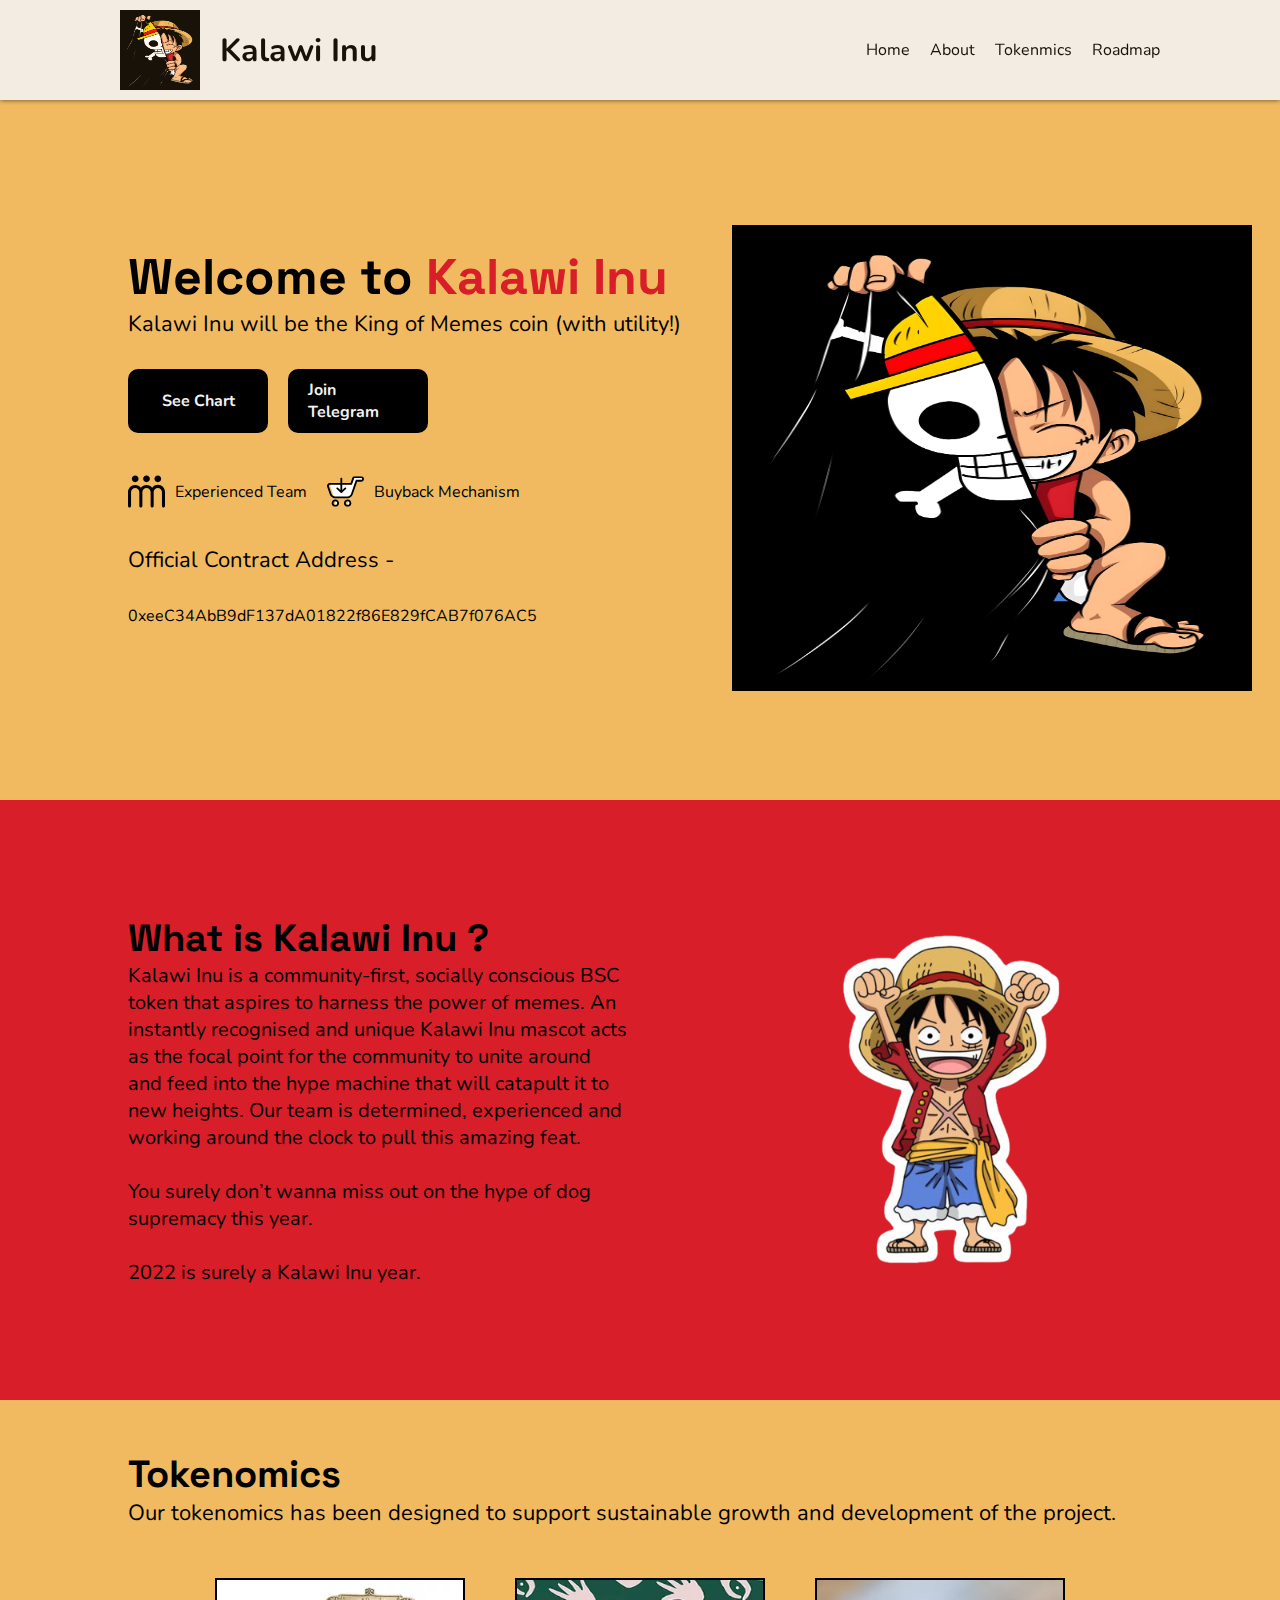
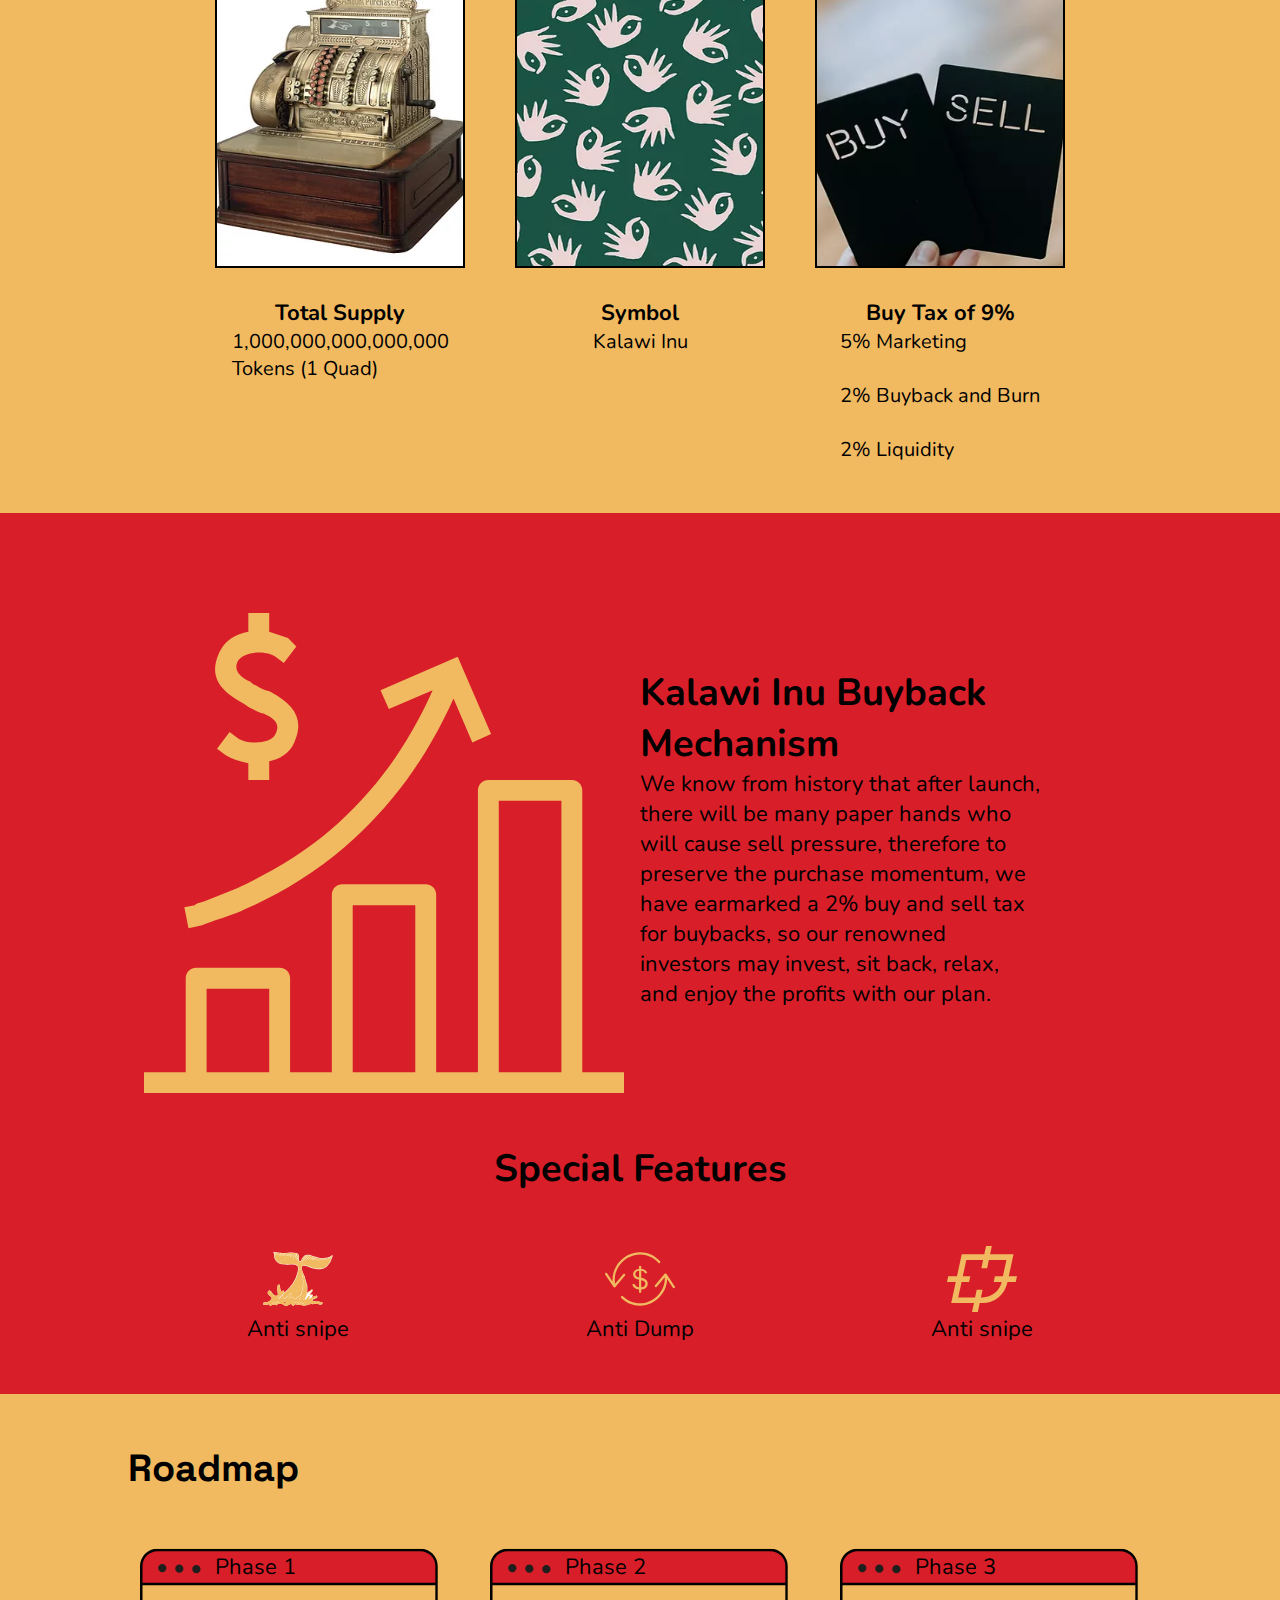
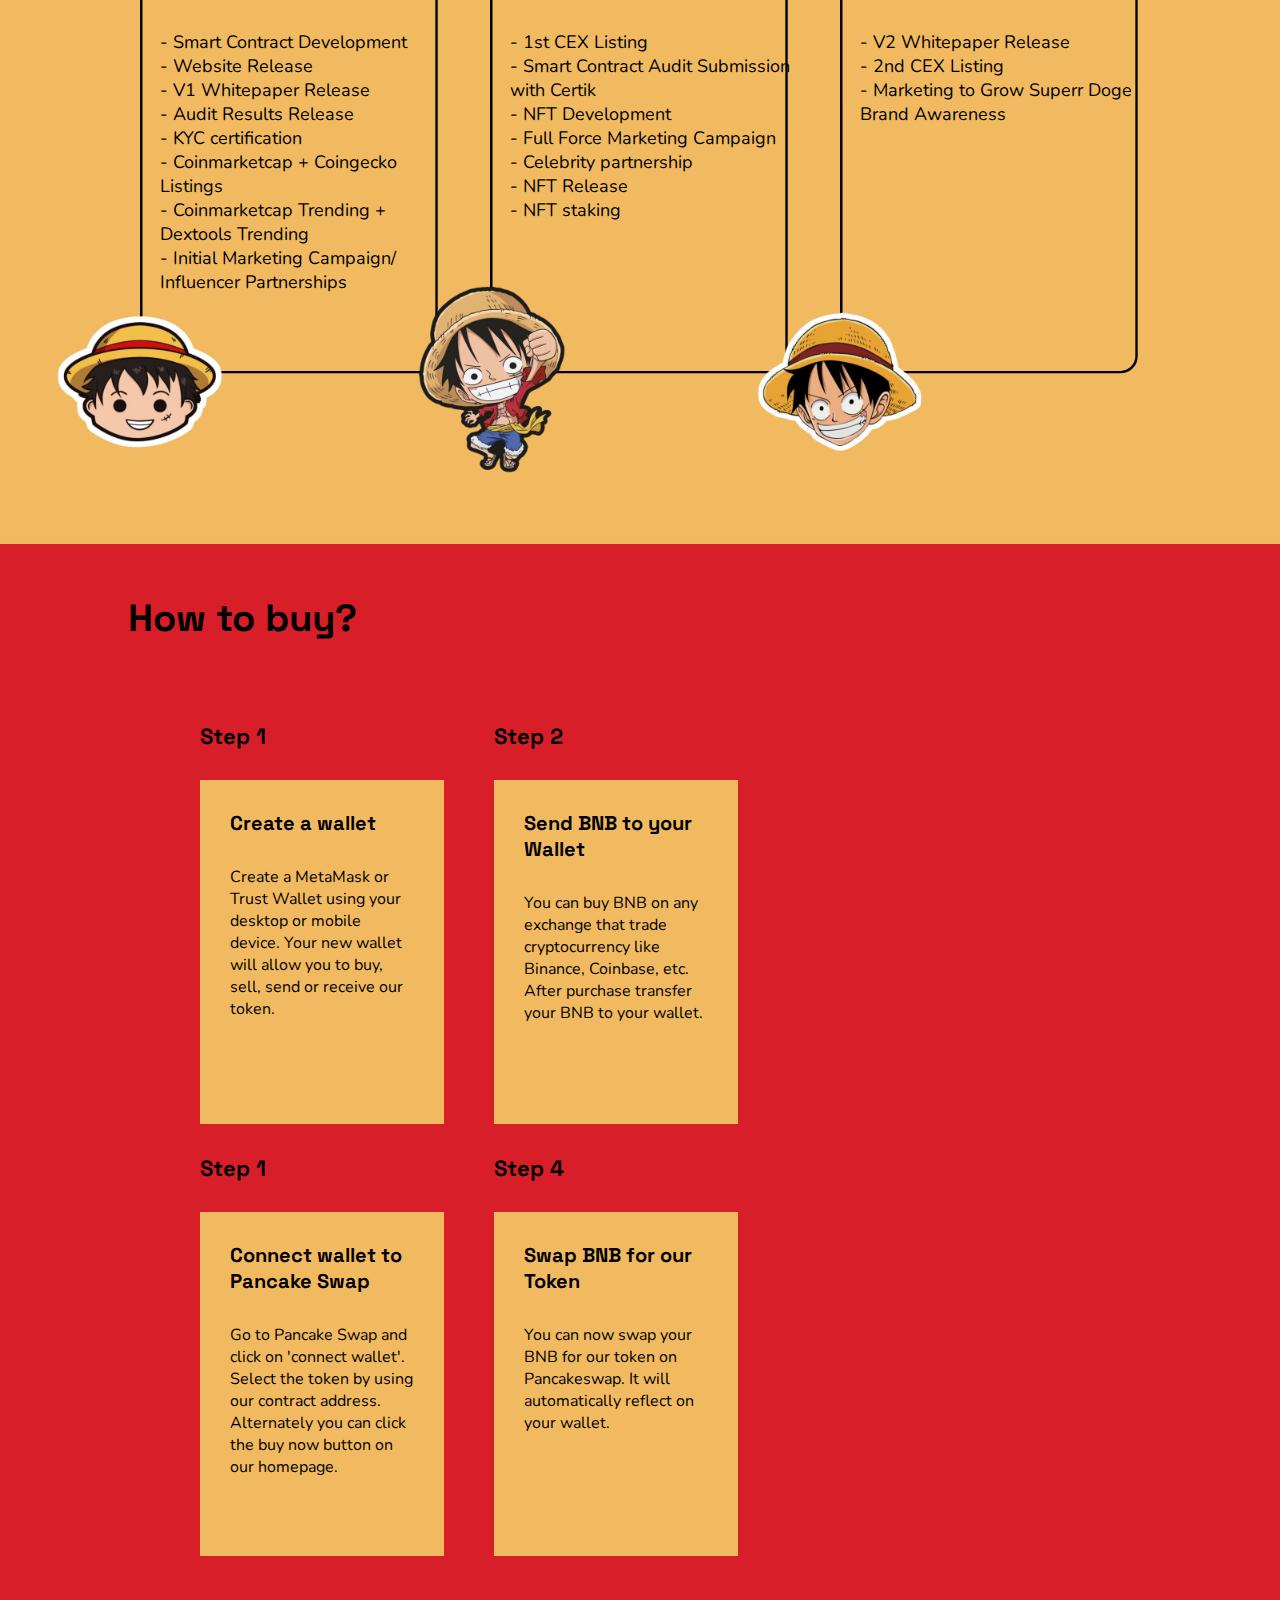
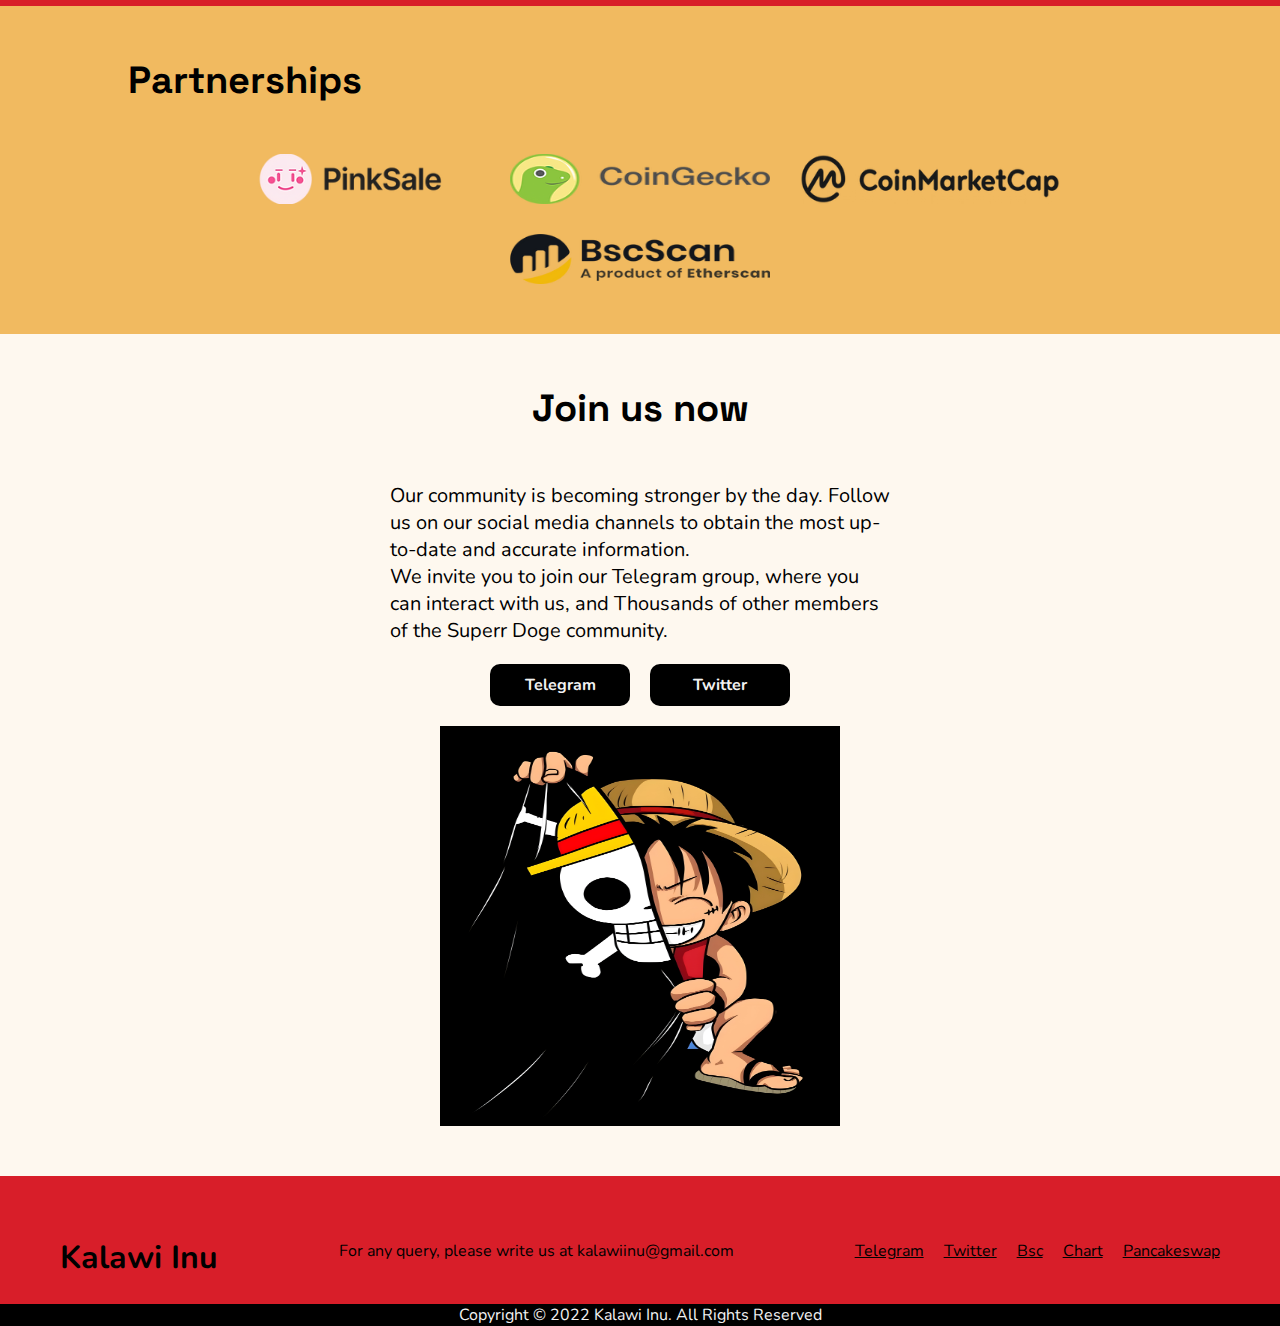
==== Kalawi-Inu/index.html @ 781d89ea "First prototype kalawi inu" ====
<!DOCTYPE html>
<html lang="en">
<head>
    <meta charset="UTF-8">
    <meta http-equiv="X-UA-Compatible" content="IE=edge">
    <meta name="viewport" content="width=device-width, initial-scale=1.0">
    <link rel = "icon" type = "image/png" href = "./imgs/logo.jpg">
    <link rel="stylesheet" href="main.css">
    <link href='https://fonts.googleapis.com/css?family=Space Grotesk' rel='stylesheet'>
    <title>Kalawi inu</title>
</head>
<body>
    <!--Navbar style start -->
    <nav id="navbar">
        <div class="logo-text">
            <img src="./imgs/logo.jpg" alt="logo">
            <p><a href="#home">Kalawi Inu</a></p>
        </div>
        <ul class="hide-on-mobile">
            <li><a href="#home">Home</a></li>
            <li><a href="#about">About</a></li>
            <li><a href="#tokenomics">Tokenmics</a></li>
            <li><a href="#roadmap">Roadmap</a></li>
        </ul>
    </nav>
    <!-- Navbar style end -->

    <!-- landing style start -->
    <section id="home">
        <div class="welcome-text">
            <h1>Welcome to <span>Kalawi Inu</span></h1>
            <h5>Kalawi Inu will be the King of Memes coin (with utility!)</h5>

            <div class="welcome-links">
                <a href="#">See Chart</a>
                <a href="#">Join Telegram</a>
            </div>
            <div class="welcome-badges">
                <p><img src="./imgs/svg/badge-1.svg" alt="badge-1">Experienced Team</p>
                <p><img src="./imgs/svg/badge-2.svg" alt="badge-2">Buyback Mechanism</p>
            </div>
            <div class="wlcome-adress">
                <h5>Official Contract Address - </h5>
                <p><a href="#">0xeeC34AbB9dF137dA01822f86E829fCAB7f076AC5</a></p>
            </div>
        </div>
        <div class="welcome-img hide-on-mobile" >
            <img src="./imgs/logo.jpg" alt="logo">
        </div>
    </section>
    <!-- landing style end -->

    <!-- about style start -->
    <section id="about">
        <div class="about-text">
            <h2>What is Kalawi Inu ?</h2>
            <p>
                Kalawi Inu is a community-first, socially
                conscious BSC token that aspires to harness
                the power of memes. An instantly recognised
                and unique Kalawi Inu mascot acts as the
                focal point for the community to unite around
                and feed into the hype machine that will catapult
                it to new heights. Our team is determined,
                experienced and working around the clock to pull this amazing feat.
                <br>
                <br>
                You surely don’t wanna miss out on the hype of dog supremacy this year.
                <br>
                <br>
                2022 is surely a Kalawi Inu year.
            </p>
        </div>
        <div class="about-img hide-on-mobile">
            <img src="./imgs/sticker-1.png" alt="logo">
        </div>
    </section>
    <!-- about style start -->  

    <!-- Tokenomics style start -->
    <section id="tokenomics">
        <h2>Tokenomics</h2>
        <h5>Our tokenomics has been designed to support sustainable growth and development of the project.</h5>
        <div class="token-info">
            <div class="token-info-box">
                <img src="./imgs/info-1.webp" alt="info-1">
                <h3>Total Supply</h3>
                <p>1,000,000,000,000,000<br> Tokens (1 Quad)</p>
            </div>
            <div class="token-info-box">
                <img src="./imgs/info-2.webp" alt="info-2">
                <h3>Symbol</h3>
                <p>Kalawi Inu</p>
            </div>
            <div class="token-info-box">
                <img src="./imgs/info-3.webp" alt="info-3">
                <h3>Buy Tax of 9%</h3>
                <p>
                    5% Marketing
                    <br>
                    <br>
                    2% Buyback and Burn
                    <br>
                    <br>
                    2% Liquidity</p>
            </div>
        </div>
    </section>
    <!-- Tokenomics style end -->    

    <!-- features style start -->    
    <section id="features">
        <div id="chart-buyback">
            <img class="hide-on-mobile" id="chart" src="./imgs/svg/chart.svg" alt="chart">
            <div class="buyback">
                <h2>Kalawi Inu Buyback Mechanism</h2>
                <p>We know from history that after launch,
                there will be many paper hands who will cause sell
                pressure, therefore to preserve the purchase momentum,
                we have earmarked a 2% buy and sell tax for buybacks,
                so our renowned investors may invest, sit back, relax,
                and enjoy the profits with our plan.</p>
            </div>
        </div>
        <h2 id="special-h2">Special Features</h2>
        <div class="special">

            <div class="anti">
                <img src="./imgs/svg/Anti-whale.svg" alt="Anti-snipe">
                <h5>Anti snipe</h5>
            </div>
            <div class="anti">
                <img src="./imgs/svg/Group.svg" alt="Anti-snipe">
                <h5>Anti Dump</h5>
            </div>
            <div class="anti">
                <img src="./imgs/svg/Anti-snipe.svg" alt="Anti-snipe">
                <h5>Anti snipe</h5>
            </div>

        </div>
    </section>
    <!-- roadmap style end --> 

    <!-- roadmap style start --> 
    <section id="roadmap">
        <h2>Roadmap</h2>
        <div class="phases">

            <div class="phase">
                <img class="border" src="./imgs/svg/roadmap-border.svg" alt="border">
                <img class="sticker" src="./imgs/sticker-4.png" alt="sticker-4">
                <h5>Phase 1</h5>
                <ul>
                    <li>- Smart Contract Development</li>
                    <li>- Website Release</li>
                    <li>- V1 Whitepaper Release</li>
                    <li>- Audit Results Release</li>
                    <li>- KYC certification</li>
                    <li>- Coinmarketcap + Coingecko Listings</li>
                    <li>- Coinmarketcap Trending + Dextools Trending</li>
                    <li>- Initial Marketing Campaign/ Influencer Partnerships</li>
                </ul>
            </div>
            
            <div class="phase">
                <img class="border" src="./imgs/svg/roadmap-border.svg" alt="border">
                <img class="sticker" src="./imgs/sticker-3.png" alt="sticker-3">
                <h5>Phase 2</h5>
                <ul>
                    <li>- 1st CEX Listing</li>
                    <li>- Smart Contract Audit Submission with Certik</li>
                    <li>- NFT Development</li>
                    <li>- Full Force Marketing Campaign</li>
                    <li>- Celebrity partnership</li>
                    <li>- NFT Release</li>
                    <li>- NFT staking</li>
                </ul>
            </div>
            
            <div class="phase">
                <img class="border" src="./imgs/svg/roadmap-border.svg" alt="border">
                <img class="sticker" src="./imgs/sticker-2.png" alt="sticker-2">
                <h5>Phase 3</h5>
                <ul>
                    <li>- V2 Whitepaper Release</li>
                    <li>- 2nd CEX Listing</li>
                    <li>- Marketing to Grow Superr Doge Brand Awareness</li>    
                </ul>
            </div>



        </div>
    </section>
    <!-- roadmap style end -->   

    <!-- How to buy style start -->  
    <section id="how-to-buy">
        <div class="steps">
            <h2>How to buy?</h2>
            <div class="steps-2">
                <div class="step">
                    <h5>Step 1</h5>
                    <div class="step-box">
                        <h3>Create a wallet</h3>
                        <p>Create a MetaMask or Trust Wallet using your
                        desktop or mobile device. Your new wallet will allow
                        you to buy, sell, send or receive our token.</p>
                    </div>
                </div>
                <div class="step">
                    <h5>Step 2</h5>
                    <div class="step-box">
                        <h3>Send BNB to your Wallet</h3>
                        <p>You can buy BNB on any exchange that trade cryptocurrency
                        like Binance, Coinbase, etc. After purchase
                        transfer your BNB to your wallet.</p>
                    </div>
                </div>
            </div>
            
            <div class="steps-2">
                <div class="step">
                    <h5>Step 1</h5>
                    <div class="step-box">
                        <h3>Connect wallet to Pancake Swap</h3>
                        <p>Go to <a>Pancake Swap</a> and click on 'connect wallet'.
                        Select the token by using our contract address.
                        Alternately you can click the buy now button on our homepage.</p>
                    </div>
                </div>
                <div class="step">
                    <h5>Step 4</h5>
                    <div class="step-box">
                        <h3>Swap BNB for our Token</h3>
                        <p>You can now swap your BNB for
                        our token on Pancakeswap. It will
                        automatically reflect on your wallet.</p>
                    </div>
                </div>
            </div>

        </div>

        <iframe class="hide-on-mobile" width="400" height="750"
        src="https://flooz.trade/trade" frameborder="0"
        allow="accelerometer; autoplay; clipboard-write; encrypted-media; gyroscope; picture-in-picture"
        allowfullscreen></iframe>
    </section>
    <!-- How to buy style end -->

    <!-- partners style start -->
    <section id="partners">
        <h2>Partnerships</h2>
        <div class="all-partners">
            <img id="partner-1" src="./imgs/partners/partner-1.webp" alt="partner-1">
            <img src="./imgs/partners/partner-2.webp" alt="partner-2">
            <img src="./imgs/partners/partner-3.webp" alt="partner-3">
            <img src="./imgs/partners/partner-4.webp" alt="partner-4">
        </div>
    </section>
    <!-- partners style end -->

    <!-- join us style start --> 
    <section id="join-us">
        <h2>Join us now</h2>
        <p>Our community is becoming stronger by the day.
        Follow us on our social media channels to obtain
        the most up-to-date and accurate information.</p>
        <p>
        We invite you to join our Telegram group,
        where you can interact with us, and Thousands
        of other members of the Superr Doge community.
        </p>
        <div class="welcome-links">
            <a href="#">Telegram</a>
            <a href="#">Twitter</a>
        </div>
        <img src="./imgs/logo.jpg" alt="logo">
    </section>
    <!-- join us style end --> 

    <!-- footer style end --> 
    <footer>
        <h1><a href="#home">Kalawi Inu</a></h1>
        <p>For any query, please write us at kalawiinu@gmail.com</p>
        <ul>
            <li><a href="#">Telegram</a></li>
            <li><a href="#">Twitter</a></li>
            <li><a href="#">Bsc</a></li>
            <li><a href="#">Chart</a></li>
            <li><a href="#">Pancakeswap</a></li>
        </ul>
        <div class="copyright">
            <p>Copyright © 2022 Kalawi Inu. All Rights Reserved</p>
        </div>
    </footer>
    <!-- footer style end -->    
    <script src="./main.js"></script>
</body>
</html>
---- Kalawi-Inu/main.css ----
@import url("https://fonts.googleapis.com/css2?family=Lato:wght@400;700&family=Nunito&display=swap");
* {
  margin: 0;
  padding: 0;
  -webkit-box-sizing: border-box;
          box-sizing: border-box;
}

html {
  scroll-behavior: smooth;
  font-size: 10px;
}

body {
  font-family: 'Lato', sans-serif;
  font-family: 'Nunito', sans-serif;
  overflow-x: hidden;
}

a {
  all: unset;
  color: #f2f2f2;
  cursor: pointer;
}

ul, li {
  all: unset;
}

a, p {
  font-size: 1.6rem;
}

a {
  color: #000;
}

h2 {
  font-size: 3.8rem;
}

h1 {
  font-size: 5rem;
}

h5 {
  font-size: 2.2rem;
  font-weight: 400;
}

nav {
  -webkit-transition: 600ms;
  transition: 600ms;
  z-index: 10;
  display: -webkit-box;
  display: -ms-flexbox;
  display: flex;
  -webkit-box-align: center;
      -ms-flex-align: center;
          align-items: center;
  -webkit-box-pack: center;
      -ms-flex-pack: center;
          justify-content: center;
  -webkit-box-orient: horizontal;
  -webkit-box-direction: normal;
      -ms-flex-direction: row;
          flex-direction: row;
  -webkit-box-pack: justify;
      -ms-flex-pack: justify;
          justify-content: space-between;
  padding: 0 12rem;
  background-color: #f2f2f2;
  opacity: 90%;
  height: 100px;
  width: 100%;
  position: fixed;
  -webkit-box-shadow: 0 0 5px rgba(0, 0, 0, 0.7);
          box-shadow: 0 0 5px rgba(0, 0, 0, 0.7);
}

nav .logo-text {
  display: -webkit-box;
  display: -ms-flexbox;
  display: flex;
  -webkit-box-align: center;
      -ms-flex-align: center;
          align-items: center;
  -webkit-box-pack: center;
      -ms-flex-pack: center;
          justify-content: center;
  -webkit-box-orient: horizontal;
  -webkit-box-direction: normal;
      -ms-flex-direction: row;
          flex-direction: row;
}

nav .logo-text img {
  width: 80px;
  height: 80px;
}

nav .logo-text p a {
  font-size: 3.2rem;
  font-weight: bold;
  margin-left: 2rem;
}

nav ul {
  display: -webkit-box;
  display: -ms-flexbox;
  display: flex;
  -webkit-box-align: center;
      -ms-flex-align: center;
          align-items: center;
  -webkit-box-pack: center;
      -ms-flex-pack: center;
          justify-content: center;
  -webkit-box-orient: horizontal;
  -webkit-box-direction: normal;
      -ms-flex-direction: row;
          flex-direction: row;
  gap: 2rem;
}

nav ul a {
  color: #000;
}

#home {
  min-height: 80rem;
  background-color: #F1BA60;
  padding-top: 115px;
  display: -webkit-box;
  display: -ms-flexbox;
  display: flex;
}

#home .welcome-text {
  -webkit-box-flex: 1;
      -ms-flex: 1;
          flex: 1;
  position: relative;
  margin-left: 10%;
  padding-top: 5rem;
  margin-top: 8rem;
}

#home .welcome-text h1 {
  font-family: 'Space Grotesk';
}

#home .welcome-text span {
  color: #D81E29;
}

#home .welcome-text h5 {
  margin-bottom: 3rem;
}

#home .welcome-text .welcome-links {
  display: -webkit-box;
  display: -ms-flexbox;
  display: flex;
  gap: 2rem;
  margin: 2rem 0;
}

#home .welcome-text .welcome-links a {
  border-radius: 10px;
  display: -webkit-box;
  display: -ms-flexbox;
  display: flex;
  -webkit-box-align: center;
      -ms-flex-align: center;
          align-items: center;
  -webkit-box-pack: center;
      -ms-flex-pack: center;
          justify-content: center;
  -webkit-box-orient: horizontal;
  -webkit-box-direction: normal;
      -ms-flex-direction: row;
          flex-direction: row;
  width: 10rem;
  color: #f2f2f2;
  font-weight: bold;
  padding: 1rem 2rem;
  background-color: #000;
}

#home .welcome-text .welcome-badges {
  margin-top: 4rem;
  display: -webkit-box;
  display: -ms-flexbox;
  display: flex;
  gap: 2rem;
}

#home .welcome-text .welcome-badges p {
  display: -webkit-box;
  display: -ms-flexbox;
  display: flex;
  -webkit-box-align: center;
      -ms-flex-align: center;
          align-items: center;
}

#home .welcome-text .welcome-badges p img {
  padding-right: 1rem;
}

#home .welcome-text .welcome-badges svg {
  color: #000;
}

#home .welcome-text .welcome-badges img {
  width: 47px;
  height: 37px;
}

#home .welcome-text .wlcome-adress {
  margin-top: 3.5rem;
}

#home .welcome-img {
  display: -webkit-box;
  display: -ms-flexbox;
  display: flex;
  -webkit-box-align: center;
      -ms-flex-align: center;
          align-items: center;
  -webkit-box-pack: center;
      -ms-flex-pack: center;
          justify-content: center;
  -webkit-box-orient: horizontal;
  -webkit-box-direction: normal;
      -ms-flex-direction: row;
          flex-direction: row;
  -webkit-box-flex: 1;
      -ms-flex: 1;
          flex: 1;
}

#home .welcome-img img {
  width: 520px;
  height: 466px;
}

#about {
  background-color: #D81E29;
  display: -webkit-box;
  display: -ms-flexbox;
  display: flex;
  -webkit-box-align: center;
      -ms-flex-align: center;
          align-items: center;
  -webkit-box-pack: center;
      -ms-flex-pack: center;
          justify-content: center;
  -webkit-box-orient: horizontal;
  -webkit-box-direction: normal;
      -ms-flex-direction: row;
          flex-direction: row;
  -webkit-box-pack: justify;
      -ms-flex-pack: justify;
          justify-content: space-between;
  padding: 0 10%;
  min-height: 600px;
}

#about h2 {
  font-family: 'Space Grotesk';
}

#about .about-text {
  -webkit-box-flex: 3;
      -ms-flex: 3;
          flex: 3;
}

#about .about-text p {
  display: -webkit-box;
  display: -ms-flexbox;
  display: flex;
  -webkit-box-align: center;
      -ms-flex-align: center;
          align-items: center;
  -webkit-box-pack: center;
      -ms-flex-pack: center;
          justify-content: center;
  -webkit-box-orient: horizontal;
  -webkit-box-direction: normal;
      -ms-flex-direction: row;
          flex-direction: row;
  max-width: 50rem;
  font-size: 2rem;
}

#about .about-img {
  display: -webkit-box;
  display: -ms-flexbox;
  display: flex;
  -webkit-box-align: center;
      -ms-flex-align: center;
          align-items: center;
  -webkit-box-pack: center;
      -ms-flex-pack: center;
          justify-content: center;
  -webkit-box-orient: horizontal;
  -webkit-box-direction: normal;
      -ms-flex-direction: row;
          flex-direction: row;
  -webkit-box-flex: 1;
      -ms-flex: 1;
          flex: 1;
}

#about .about-img img {
  height: 40rem;
  width: 40rem;
}

#tokenomics {
  min-height: 600px;
  background-color: #F1BA60;
  display: -webkit-box;
  display: -ms-flexbox;
  display: flex;
  -webkit-box-orient: vertical;
  -webkit-box-direction: normal;
      -ms-flex-direction: column;
          flex-direction: column;
  -webkit-box-pack: center;
      -ms-flex-pack: center;
          justify-content: center;
  padding: 0 10%;
}

#tokenomics h2 {
  font-family: 'Space Grotesk';
  margin-top: 5rem;
}

#tokenomics .token-info {
  margin-top: 5rem;
  display: -webkit-box;
  display: -ms-flexbox;
  display: flex;
  -webkit-box-pack: center;
      -ms-flex-pack: center;
          justify-content: center;
  -ms-flex-wrap: wrap;
      flex-wrap: wrap;
  gap: 5rem;
  width: 100%;
}

#tokenomics .token-info img {
  width: 25rem;
  height: 29rem;
  border: 2px solid #000;
}

#tokenomics .token-info h3 {
  font-size: 2.2rem;
  margin-top: 3rem;
}

#tokenomics .token-info p {
  font-size: 2rem;
}

#tokenomics .token-info-box {
  display: -webkit-box;
  display: -ms-flexbox;
  display: flex;
  -webkit-box-orient: vertical;
  -webkit-box-direction: normal;
      -ms-flex-direction: column;
          flex-direction: column;
  -webkit-box-align: center;
      -ms-flex-align: center;
          align-items: center;
  margin-bottom: 5rem;
}

#features {
  padding: 0 10%;
  min-height: 80rem;
  background-color: #D81E29;
  display: -webkit-box;
  display: -ms-flexbox;
  display: flex;
  -webkit-box-orient: vertical;
  -webkit-box-direction: normal;
      -ms-flex-direction: column;
          flex-direction: column;
  position: relative;
}

#features #chart-buyback {
  display: -webkit-box;
  display: -ms-flexbox;
  display: flex;
}

#features #chart {
  -webkit-box-flex: 1;
      -ms-flex: 1;
          flex: 1;
  width: 48rem;
  height: 48rem;
  margin-top: 10rem;
}

#features .buyback {
  -webkit-box-flex: 1;
      -ms-flex: 1;
          flex: 1;
  padding-top: 15%;
}

#features .buyback h2 {
  max-width: 40rem;
}

#features .buyback p {
  max-width: 40rem;
  font-size: 2.2rem;
}

#features .special {
  display: -webkit-box;
  display: -ms-flexbox;
  display: flex;
  -webkit-box-align: center;
      -ms-flex-align: center;
          align-items: center;
  -webkit-box-pack: center;
      -ms-flex-pack: center;
          justify-content: center;
  -webkit-box-orient: horizontal;
  -webkit-box-direction: normal;
      -ms-flex-direction: row;
          flex-direction: row;
  -ms-flex-pack: distribute;
      justify-content: space-around;
  -ms-flex-wrap: wrap;
      flex-wrap: wrap;
  margin-bottom: 5rem;
}

#features .special img {
  width: 7rem;
  height: 7rem;
}

#features .special .anti {
  display: -webkit-box;
  display: -ms-flexbox;
  display: flex;
  -webkit-box-align: center;
      -ms-flex-align: center;
          align-items: center;
  -webkit-box-pack: center;
      -ms-flex-pack: center;
          justify-content: center;
  -webkit-box-orient: vertical;
  -webkit-box-direction: normal;
      -ms-flex-direction: column;
          flex-direction: column;
}

#features #special-h2 {
  margin: 5rem 0;
  text-align: center;
}

#roadmap {
  padding: 0 10%;
  min-height: 75rem;
  background-color: #F1BA60;
}

#roadmap h2 {
  font-family: 'Space Grotesk';
  padding: 5rem 0;
}

#roadmap .phases {
  display: -webkit-box;
  display: -ms-flexbox;
  display: flex;
  -webkit-box-align: center;
      -ms-flex-align: center;
          align-items: center;
  -webkit-box-pack: center;
      -ms-flex-pack: center;
          justify-content: center;
  -webkit-box-orient: horizontal;
  -webkit-box-direction: normal;
      -ms-flex-direction: row;
          flex-direction: row;
  gap: 5rem;
  -ms-flex-wrap: wrap;
      flex-wrap: wrap;
}

#roadmap .phase {
  position: relative;
  width: 30rem;
  height: 44rem;
}

#roadmap .phase h5 {
  position: absolute;
  top: 10px;
  left: 25%;
}

#roadmap .border {
  width: 100%;
  height: 100%;
}

#roadmap ul {
  position: absolute;
  left: 2rem;
  top: 20%;
}

#roadmap ul li {
  display: block;
  font-size: 1.8rem;
}

#roadmap .sticker {
  width: 20rem;
  height: 20rem;
  position: absolute;
  bottom: -10rem;
  left: -10rem;
}

#how-to-buy {
  padding: 0 10%;
  min-height: 75rem;
  background-color: #D81E29;
  display: -webkit-box;
  display: -ms-flexbox;
  display: flex;
  -webkit-box-pack: center;
      -ms-flex-pack: center;
          justify-content: center;
  -webkit-box-align: center;
      -ms-flex-align: center;
          align-items: center;
}

#how-to-buy iframe {
  -webkit-box-flex: 1;
      -ms-flex: 1;
          flex: 1;
  margin-top: 20rem;
}

#how-to-buy .steps {
  -webkit-box-flex: 2;
      -ms-flex: 2;
          flex: 2;
  margin-bottom: 5rem;
}

#how-to-buy .steps h2 {
  font-family: 'Space Grotesk';
  padding: 5rem 0;
}

#how-to-buy .steps .steps-2 {
  display: -webkit-box;
  display: -ms-flexbox;
  display: flex;
  -webkit-box-align: center;
      -ms-flex-align: center;
          align-items: center;
  -webkit-box-pack: center;
      -ms-flex-pack: center;
          justify-content: center;
  -webkit-box-orient: horizontal;
  -webkit-box-direction: normal;
      -ms-flex-direction: row;
          flex-direction: row;
  gap: 5rem;
  margin-top: 3rem;
}

#how-to-buy .steps .steps-2 .step h5 {
  font-family: 'Space Grotesk';
  font-size: 2.2rem;
  font-weight: bold;
}

#how-to-buy .steps .steps-2 .step h3 {
  font-family: 'Space Grotesk';
  font-size: 2rem;
  margin-bottom: 3rem;
}

#how-to-buy .steps .steps-2 .step .step-box {
  margin-top: 3rem;
  background-color: #F1BA60;
  height: 34.4rem;
  width: 24.4rem;
  padding: 3rem;
}

#partners {
  min-height: 30rem;
  background-color: #F1BA60;
  padding: 0 10%;
}

#partners h2 {
  font-family: 'Space Grotesk';
  padding: 5rem 0;
}

#partners .all-partners {
  display: -webkit-box;
  display: -ms-flexbox;
  display: flex;
  -webkit-box-align: center;
      -ms-flex-align: center;
          align-items: center;
  -webkit-box-pack: center;
      -ms-flex-pack: center;
          justify-content: center;
  gap: 3rem;
  -ms-flex-wrap: wrap;
      flex-wrap: wrap;
  padding-bottom: 5rem;
}

#partners .all-partners img {
  height: 5rem;
  width: 26rem;
}

#partners .all-partners #partner-1 {
  -o-object-fit: cover;
  object-fit: cover;
}

#join-us {
  min-height: 80rem;
  background-color: #FEF8EF;
  padding: 0 10%;
  display: -webkit-box;
  display: -ms-flexbox;
  display: flex;
  -webkit-box-orient: vertical;
  -webkit-box-direction: normal;
      -ms-flex-direction: column;
          flex-direction: column;
  -webkit-box-align: center;
      -ms-flex-align: center;
          align-items: center;
}

#join-us p {
  max-width: 50rem;
  font-size: 2rem;
}

#join-us h2 {
  font-family: 'Space Grotesk';
  padding: 5rem 0;
}

#join-us img {
  width: 40rem;
  height: 40rem;
  margin-bottom: 5rem;
}

#join-us .welcome-links {
  display: -webkit-box;
  display: -ms-flexbox;
  display: flex;
  gap: 2rem;
  margin: 2rem 0;
}

#join-us .welcome-links a {
  border-radius: 10px;
  display: -webkit-box;
  display: -ms-flexbox;
  display: flex;
  -webkit-box-align: center;
      -ms-flex-align: center;
          align-items: center;
  -webkit-box-pack: center;
      -ms-flex-pack: center;
          justify-content: center;
  -webkit-box-orient: horizontal;
  -webkit-box-direction: normal;
      -ms-flex-direction: row;
          flex-direction: row;
  width: 10rem;
  color: #f2f2f2;
  font-weight: bold;
  padding: 1rem 2rem;
  background-color: #000;
}

footer {
  position: relative;
  display: -webkit-box;
  display: -ms-flexbox;
  display: flex;
  -webkit-box-align: center;
      -ms-flex-align: center;
          align-items: center;
  -ms-flex-pack: distribute;
      justify-content: space-around;
  min-height: 15rem;
  background-color: #D81E29;
}

footer h1 a {
  font-size: 3.2rem;
}

footer ul {
  display: -webkit-box;
  display: -ms-flexbox;
  display: flex;
  gap: 2rem;
}

footer ul a {
  text-decoration: underline;
}

footer .copyright {
  position: absolute;
  bottom: 0;
  width: 100%;
  display: -webkit-box;
  display: -ms-flexbox;
  display: flex;
  -webkit-box-pack: center;
      -ms-flex-pack: center;
          justify-content: center;
  background-color: #000;
  color: #f2f2f2;
}

@media only screen and (max-width: 900px) {
  body {
    overflow-x: auto;
  }
  nav {
    padding: 0 2rem;
  }
  nav ul {
    display: none;
  }
  #home .welcome-text {
    margin: 0;
    padding: 2rem;
    display: -webkit-box;
    display: -ms-flexbox;
    display: flex;
    -webkit-box-orient: vertical;
    -webkit-box-direction: normal;
        -ms-flex-direction: column;
            flex-direction: column;
    -webkit-box-align: center;
        -ms-flex-align: center;
            align-items: center;
    -webkit-box-pack: center;
        -ms-flex-pack: center;
            justify-content: center;
  }
  #home .welcome-text .welcome-links {
    margin: 0;
    -webkit-box-orient: vertical;
    -webkit-box-direction: normal;
        -ms-flex-direction: column;
            flex-direction: column;
    -webkit-box-pack: center;
        -ms-flex-pack: center;
            justify-content: center;
    -webkit-box-align: center;
        -ms-flex-align: center;
            align-items: center;
    width: 80%;
    position: relative;
  }
  #home .welcome-text .welcome-links a {
    width: 80%;
  }
  #home .welcome-badges {
    -webkit-box-orient: vertical;
    -webkit-box-direction: normal;
        -ms-flex-direction: column;
            flex-direction: column;
  }
  #home .welcome-img {
    display: none;
  }
  #about .about-img {
    display: none;
  }
  #features #chart {
    display: none;
  }
  #features .special {
    -webkit-box-orient: vertical;
    -webkit-box-direction: normal;
        -ms-flex-direction: column;
            flex-direction: column;
  }
  #roadmap .phases .phase .sticker {
    width: 10rem;
    height: 10rem;
    bottom: 0;
    left: 0;
  }
  #how-to-buy .steps .steps-2 {
    -webkit-box-orient: vertical;
    -webkit-box-direction: normal;
        -ms-flex-direction: column;
            flex-direction: column;
  }
  #how-to-buy iframe {
    display: none;
  }
  #join-us img {
    width: 30rem;
    height: 30rem;
  }
  #join-us .welcome-links {
    -webkit-box-orient: vertical;
    -webkit-box-direction: normal;
        -ms-flex-direction: column;
            flex-direction: column;
    -webkit-box-pack: center;
        -ms-flex-pack: center;
            justify-content: center;
    -webkit-box-align: center;
        -ms-flex-align: center;
            align-items: center;
    width: 100%;
    position: relative;
  }
  #join-us .welcome-links a {
    width: 70%;
  }
  footer {
    min-height: 50rem;
    -webkit-box-orient: vertical;
    -webkit-box-direction: normal;
        -ms-flex-direction: column;
            flex-direction: column;
    -webkit-box-pack: center;
        -ms-flex-pack: center;
            justify-content: center;
  }
  footer p {
    text-align: center;
    width: 30rem;
    margin-bottom: 2rem;
  }
  footer ul {
    -webkit-box-orient: vertical;
    -webkit-box-direction: normal;
        -ms-flex-direction: column;
            flex-direction: column;
    -webkit-box-align: center;
        -ms-flex-align: center;
            align-items: center;
  }
  footer .copyright {
    padding: 2rem;
  }
  footer .copyright p {
    margin: 0;
  }
}
/*# sourceMappingURL=main.css.map */
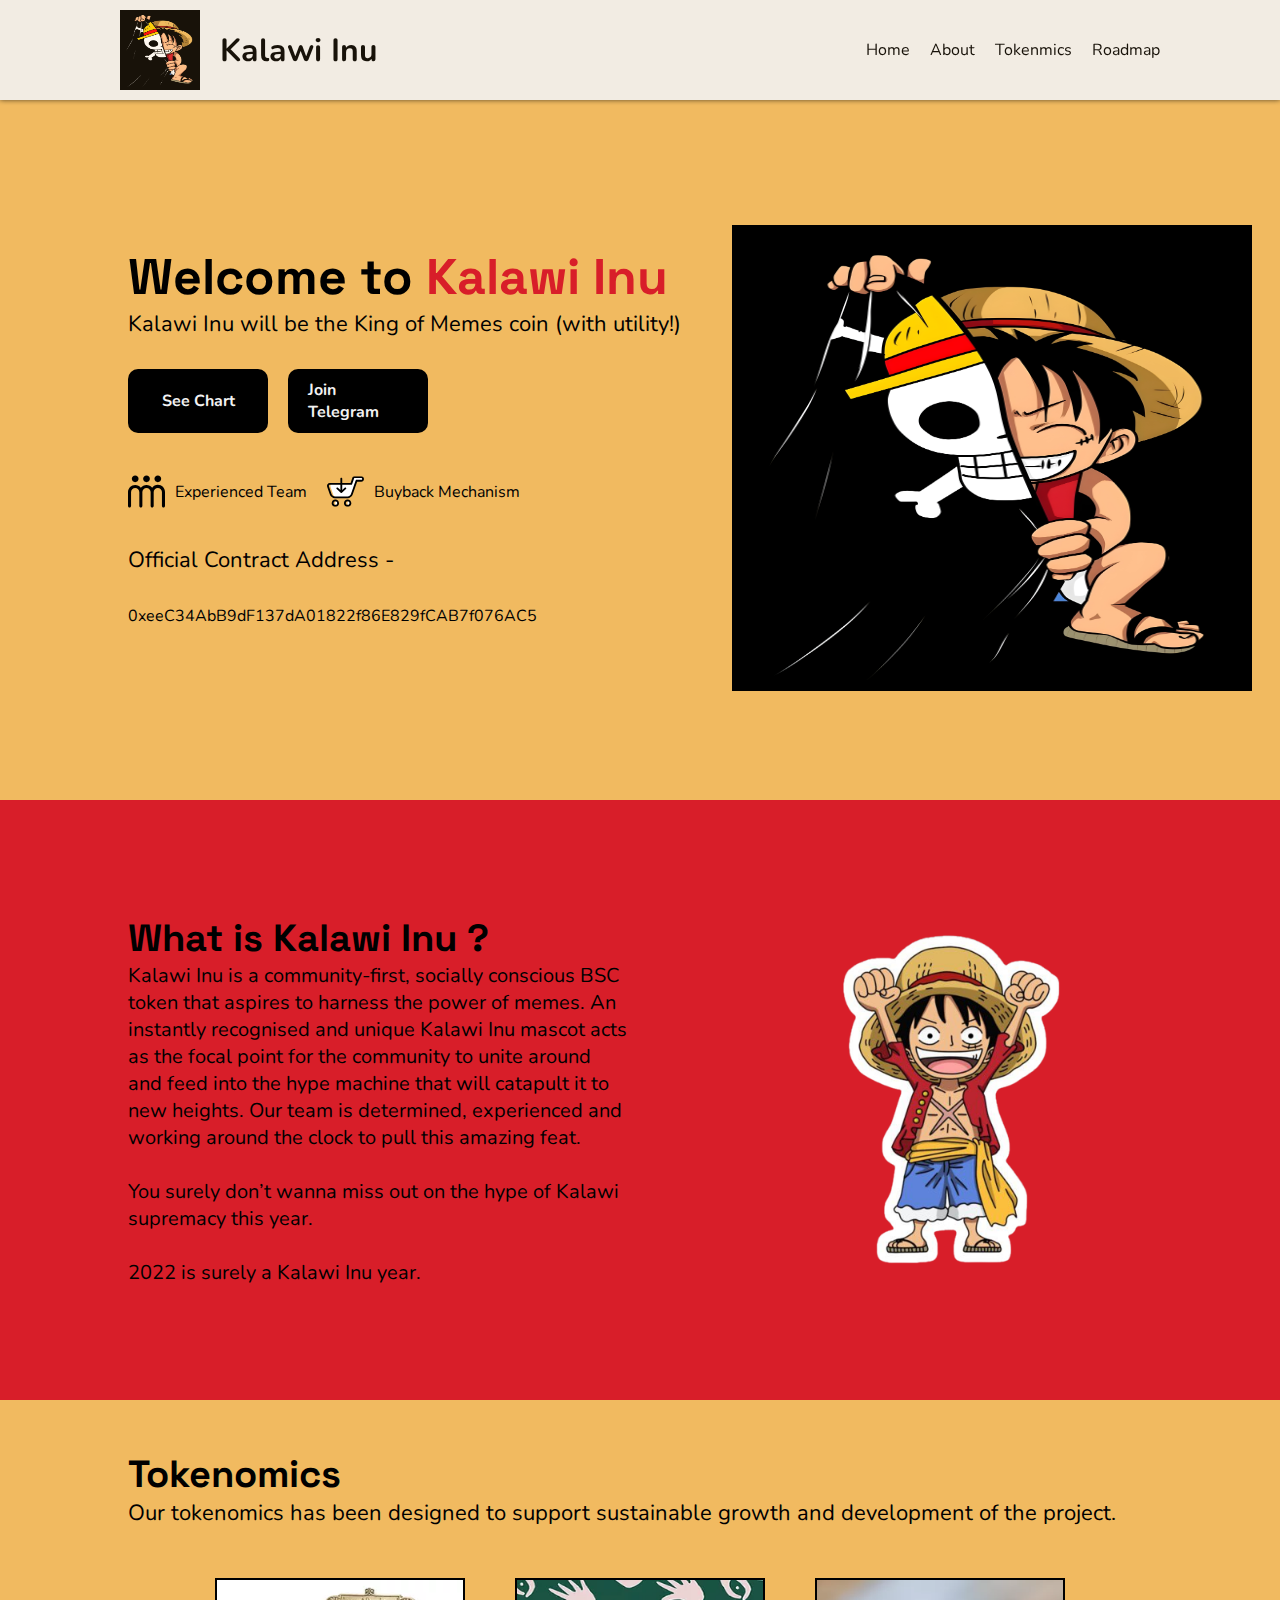
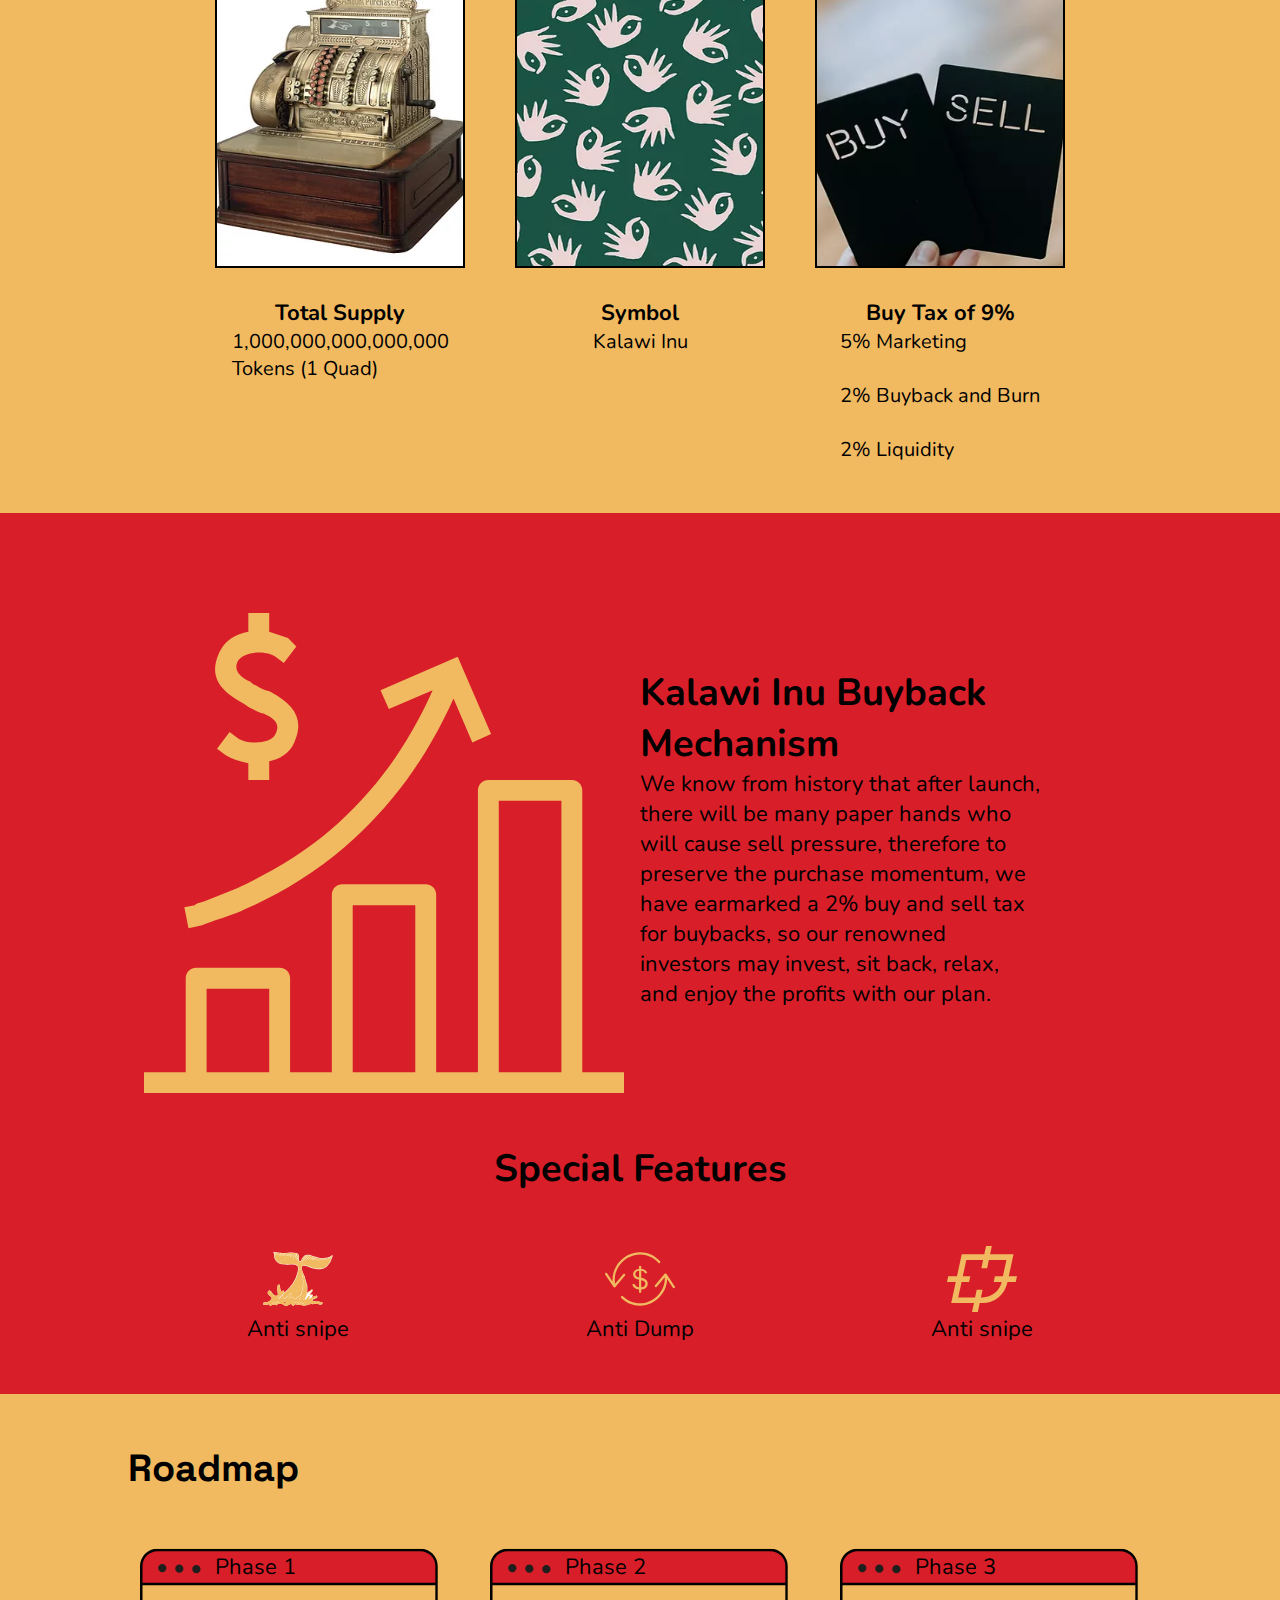
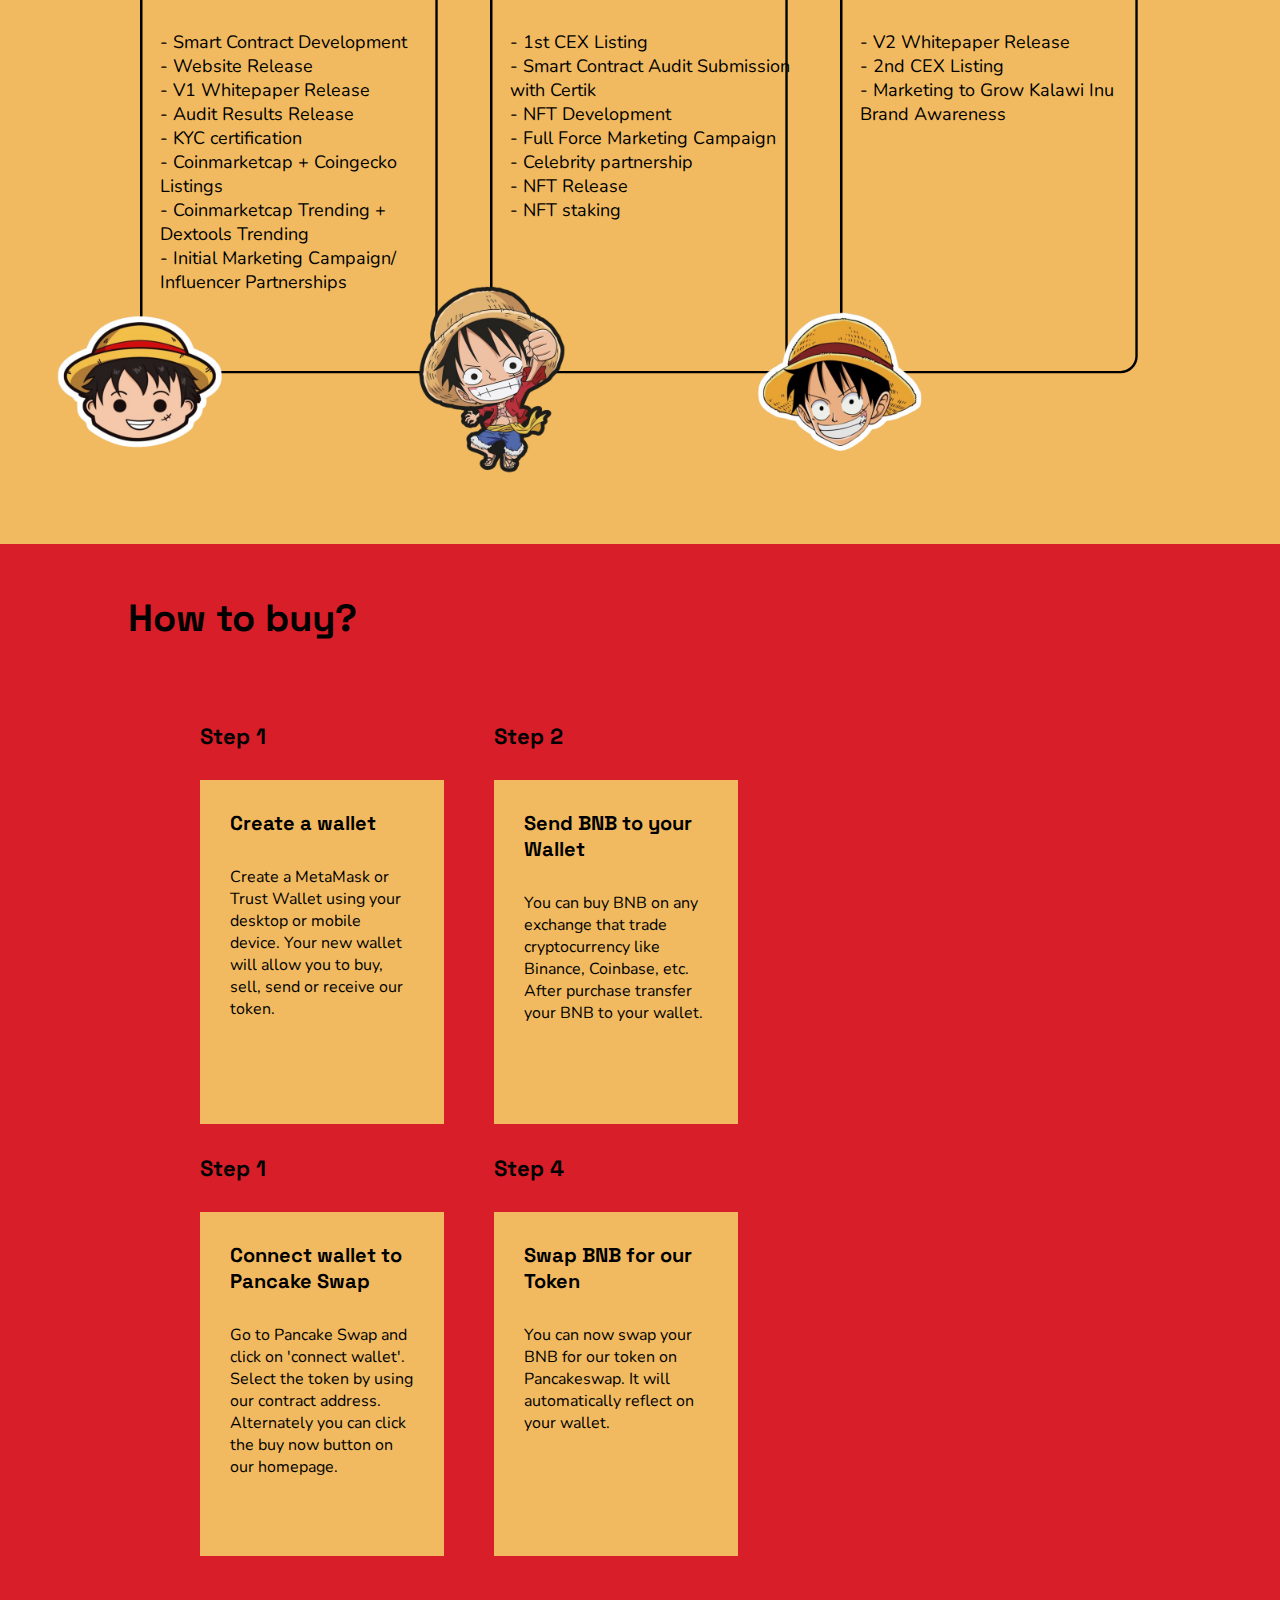
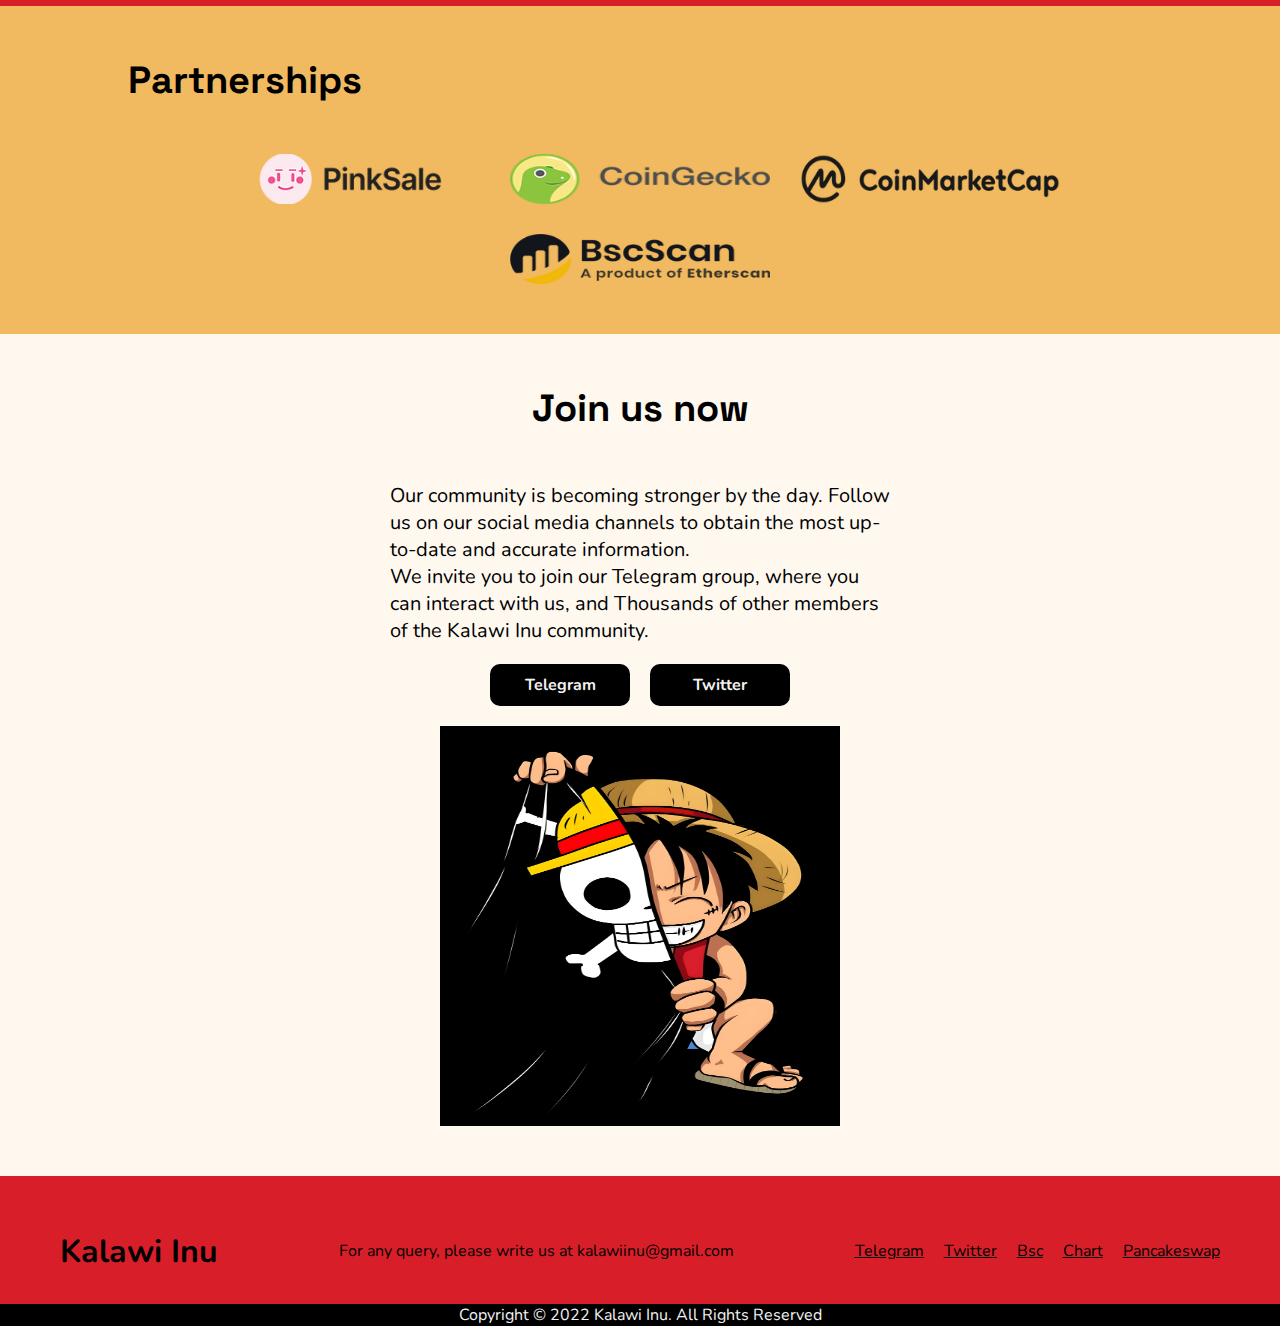
==== commit bcb52489: "prot-3" ====
--- a/Kalawi-Inu/index.html
+++ b/Kalawi-Inu/index.html
@@ -65,7 +65,7 @@
                 experienced and working around the clock to pull this amazing feat.
                 <br>
                 <br>
-                You surely don’t wanna miss out on the hype of dog supremacy this year.
+                You surely don’t wanna miss out on the hype of Kalawi supremacy this year.
                 <br>
                 <br>
                 2022 is surely a Kalawi Inu year.
@@ -185,7 +185,7 @@
                 <ul>
                     <li>- V2 Whitepaper Release</li>
                     <li>- 2nd CEX Listing</li>
-                    <li>- Marketing to Grow Superr Doge Brand Awareness</li>    
+                    <li>- Marketing to Grow Kalawi Inu Brand Awareness</li>    
                 </ul>
             </div>
 
@@ -271,7 +271,7 @@
         <p>
         We invite you to join our Telegram group,
         where you can interact with us, and Thousands
-        of other members of the Superr Doge community.
+        of other members of the Kalawi Inu community.
         </p>
         <div class="welcome-links">
             <a href="#">Telegram</a>
--- a/Kalawi-Inu/main.css
+++ b/Kalawi-Inu/main.css
@@ -726,6 +726,18 @@
   background-color: #D81E29;
 }
 
+footer h1 {
+  display: -webkit-box;
+  display: -ms-flexbox;
+  display: flex;
+  -webkit-box-align: center;
+      -ms-flex-align: center;
+          align-items: center;
+  -webkit-box-pack: center;
+      -ms-flex-pack: center;
+          justify-content: center;
+}
+
 footer h1 a {
   font-size: 3.2rem;
 }
@@ -756,9 +768,6 @@
 }
 
 @media only screen and (max-width: 900px) {
-  body {
-    overflow-x: auto;
-  }
   nav {
     padding: 0 2rem;
   }
@@ -800,6 +809,9 @@
   #home .welcome-text .welcome-links a {
     width: 80%;
   }
+  #home .welcome-text .wlcome-adress p a {
+    font-size: 1.3rem;
+  }
   #home .welcome-badges {
     -webkit-box-orient: vertical;
     -webkit-box-direction: normal;
@@ -825,13 +837,23 @@
     width: 10rem;
     height: 10rem;
     bottom: 0;
-    left: 0;
+    left: 70%;
   }
   #how-to-buy .steps .steps-2 {
     -webkit-box-orient: vertical;
     -webkit-box-direction: normal;
         -ms-flex-direction: column;
             flex-direction: column;
+  }
+  #how-to-buy .steps .steps-2 .step .step-box {
+    width: 30rem;
+    height: 44rem;
+  }
+  #how-to-buy .steps .steps-2 .step .step-box h3 {
+    font-size: 2.2rem;
+  }
+  #how-to-buy .steps .steps-2 .step .step-box p {
+    font-size: 2rem;
   }
   #how-to-buy iframe {
     display: none;
@@ -880,6 +902,7 @@
     -webkit-box-align: center;
         -ms-flex-align: center;
             align-items: center;
+    margin-bottom: 2rem;
   }
   footer .copyright {
     padding: 2rem;
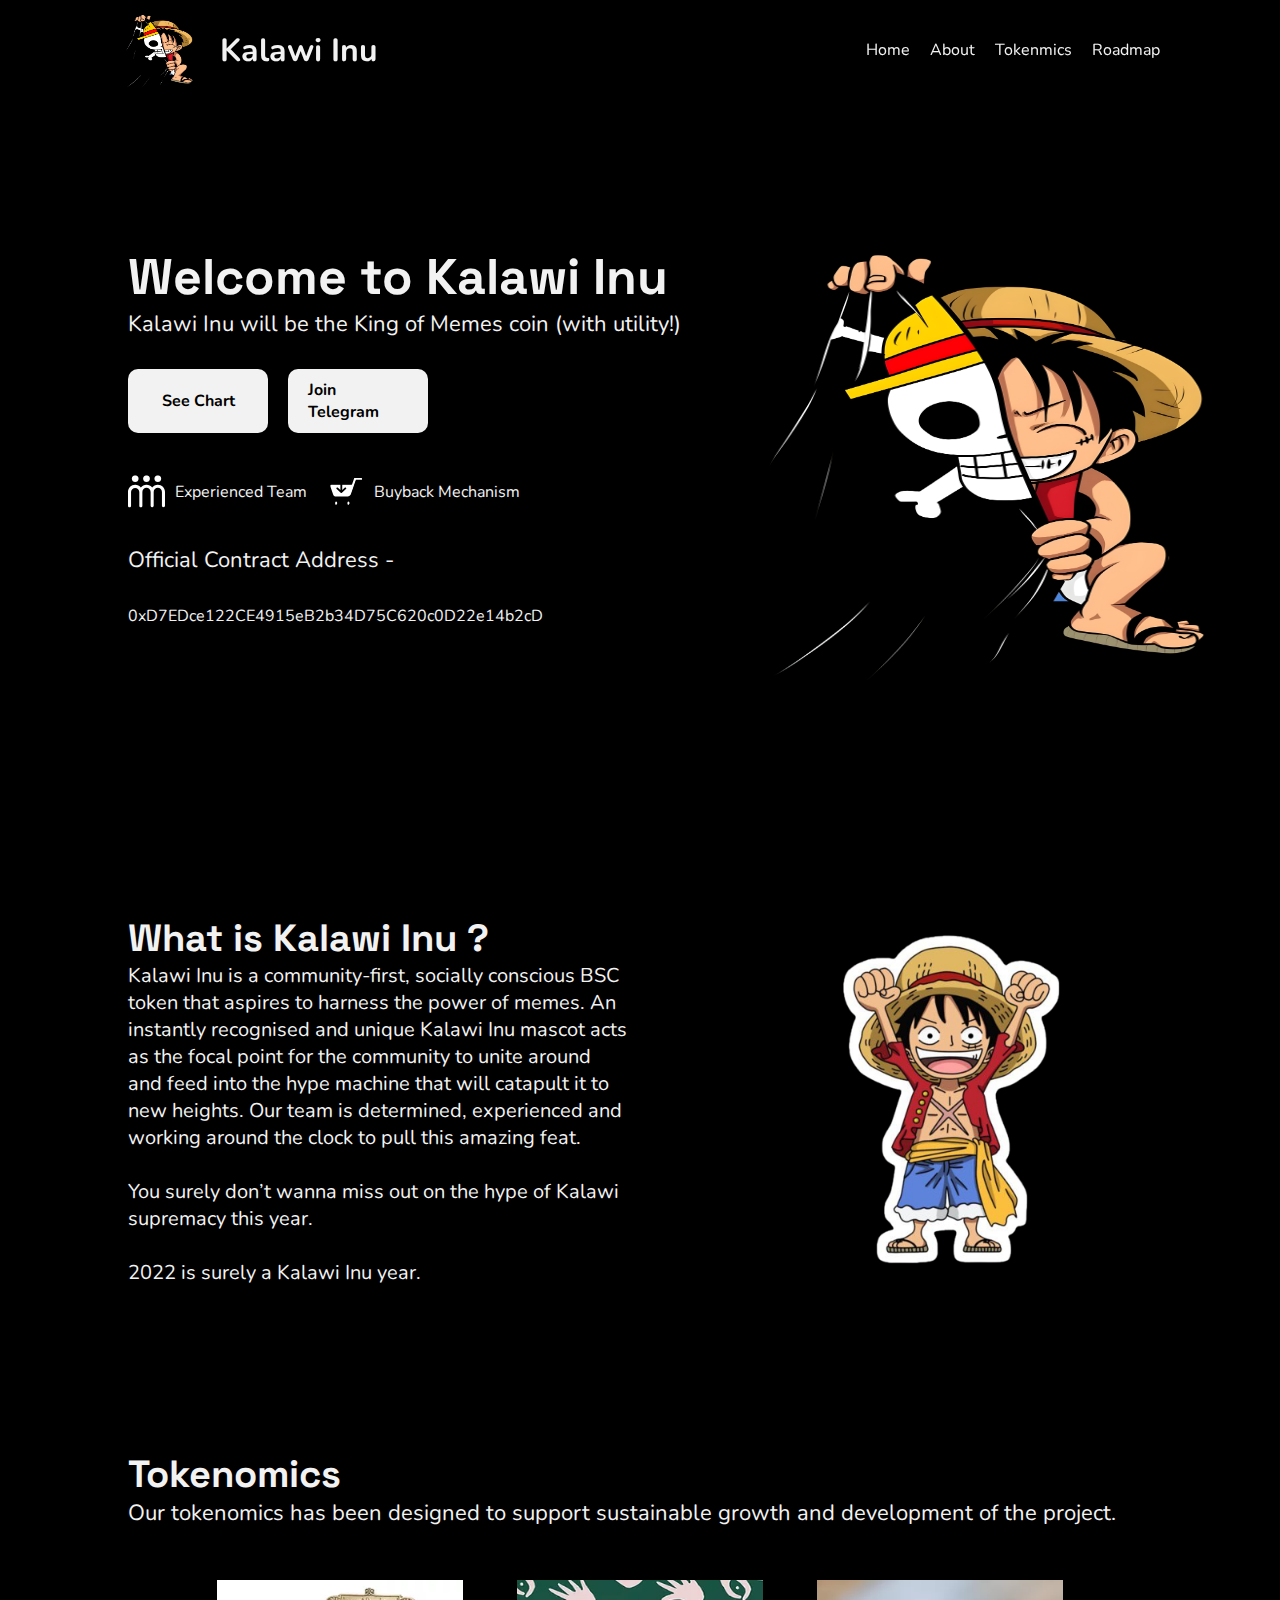
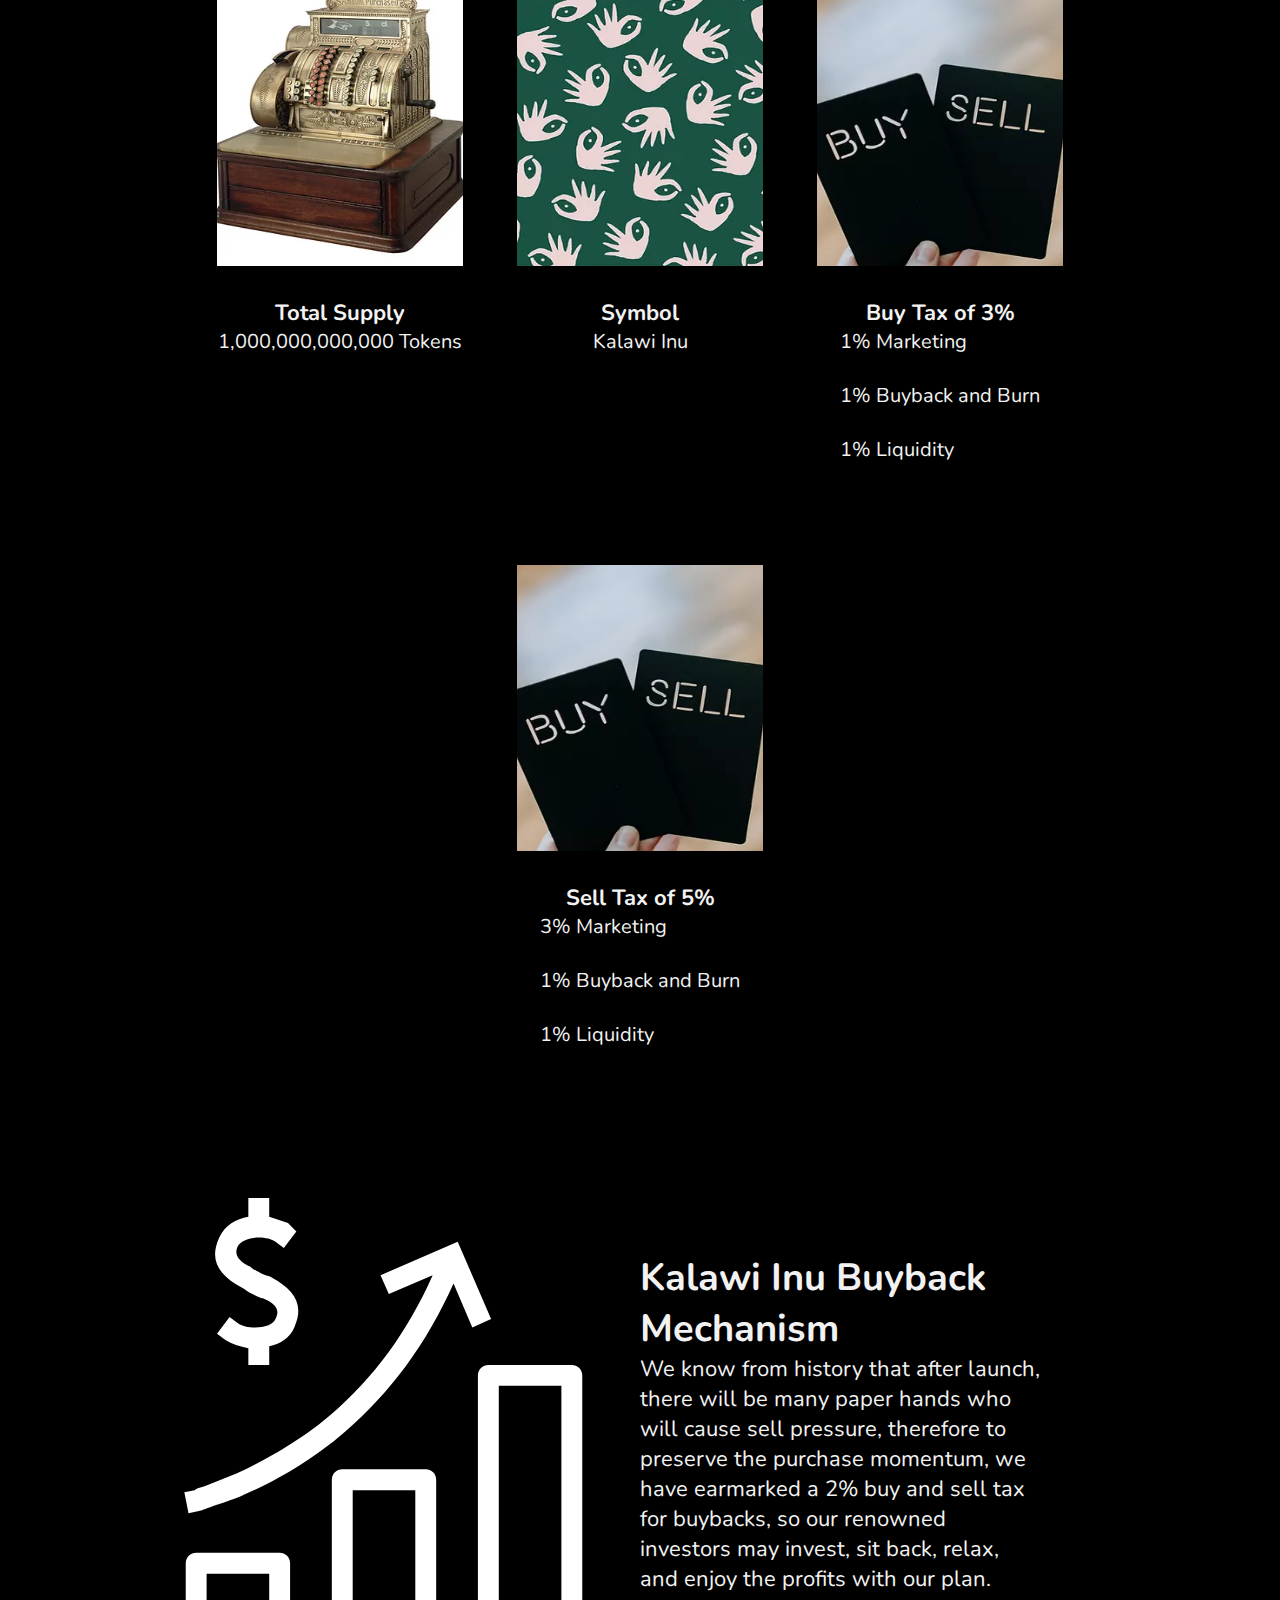
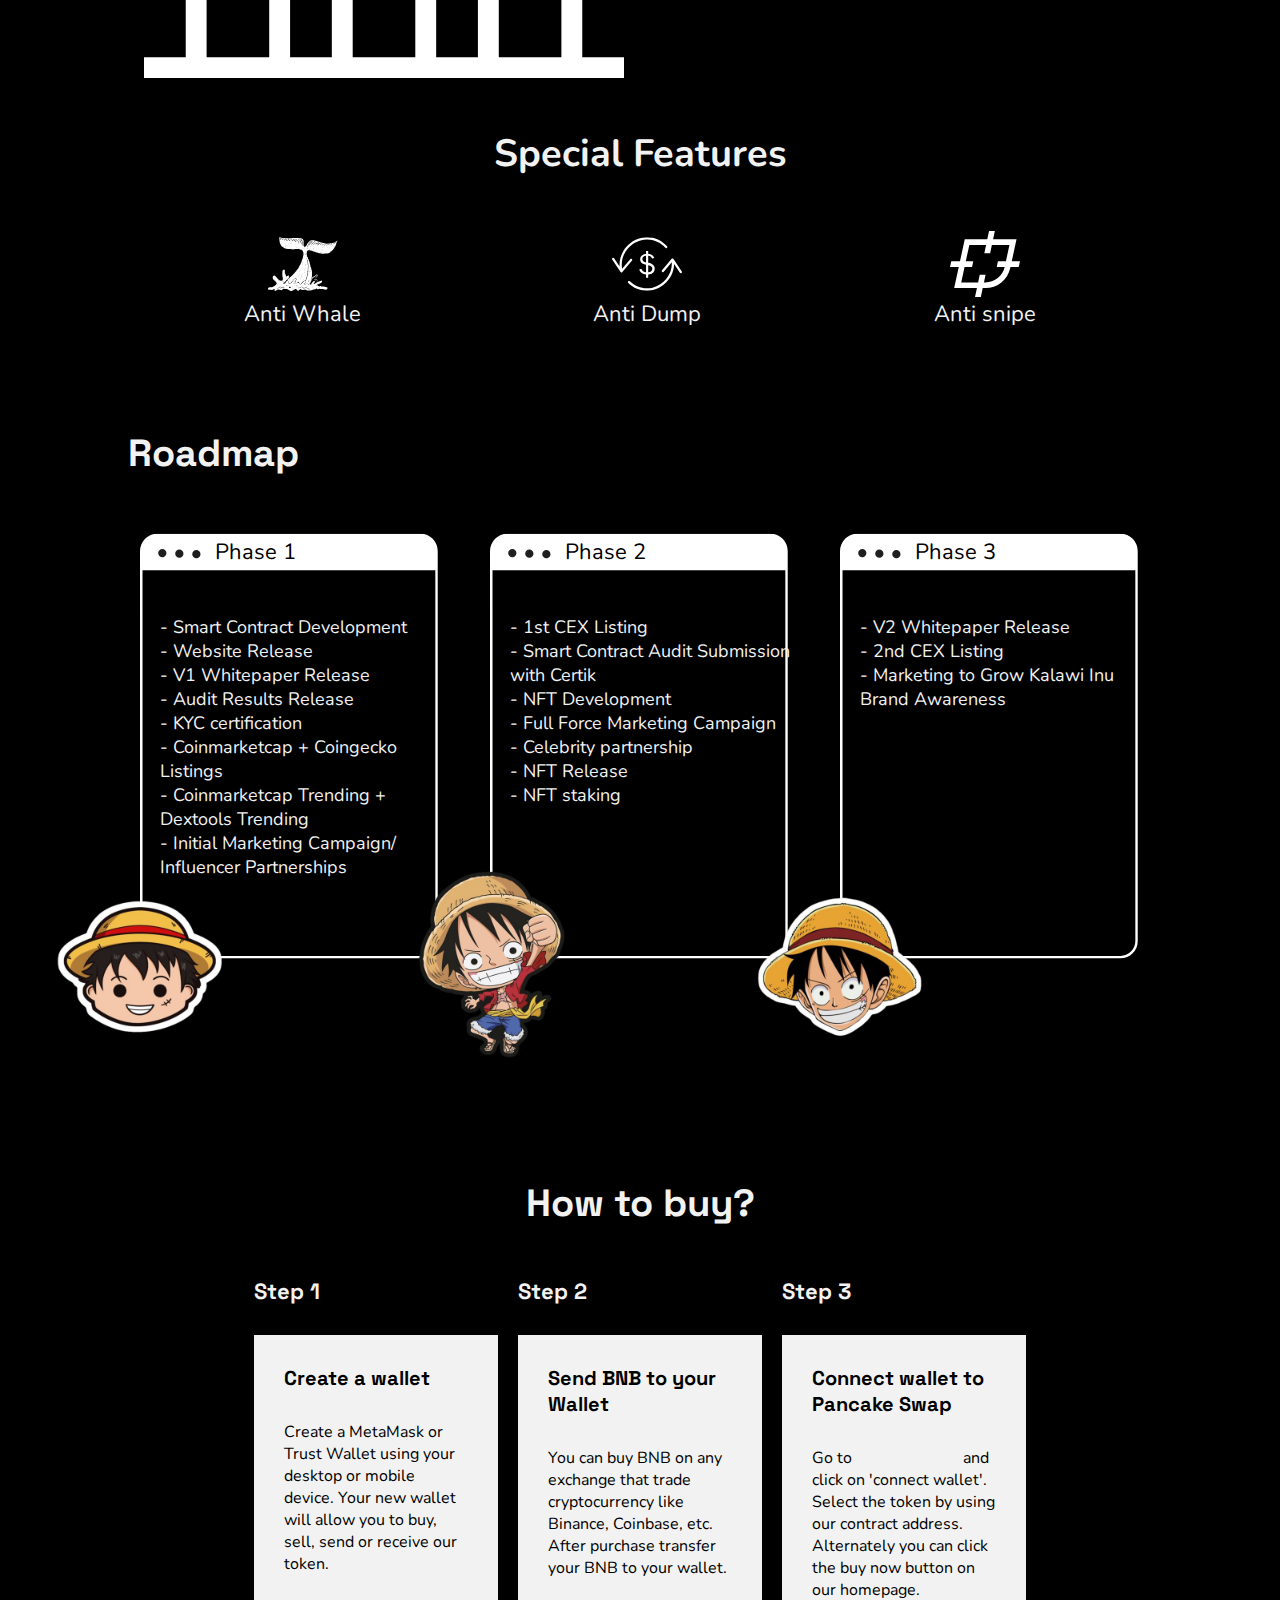
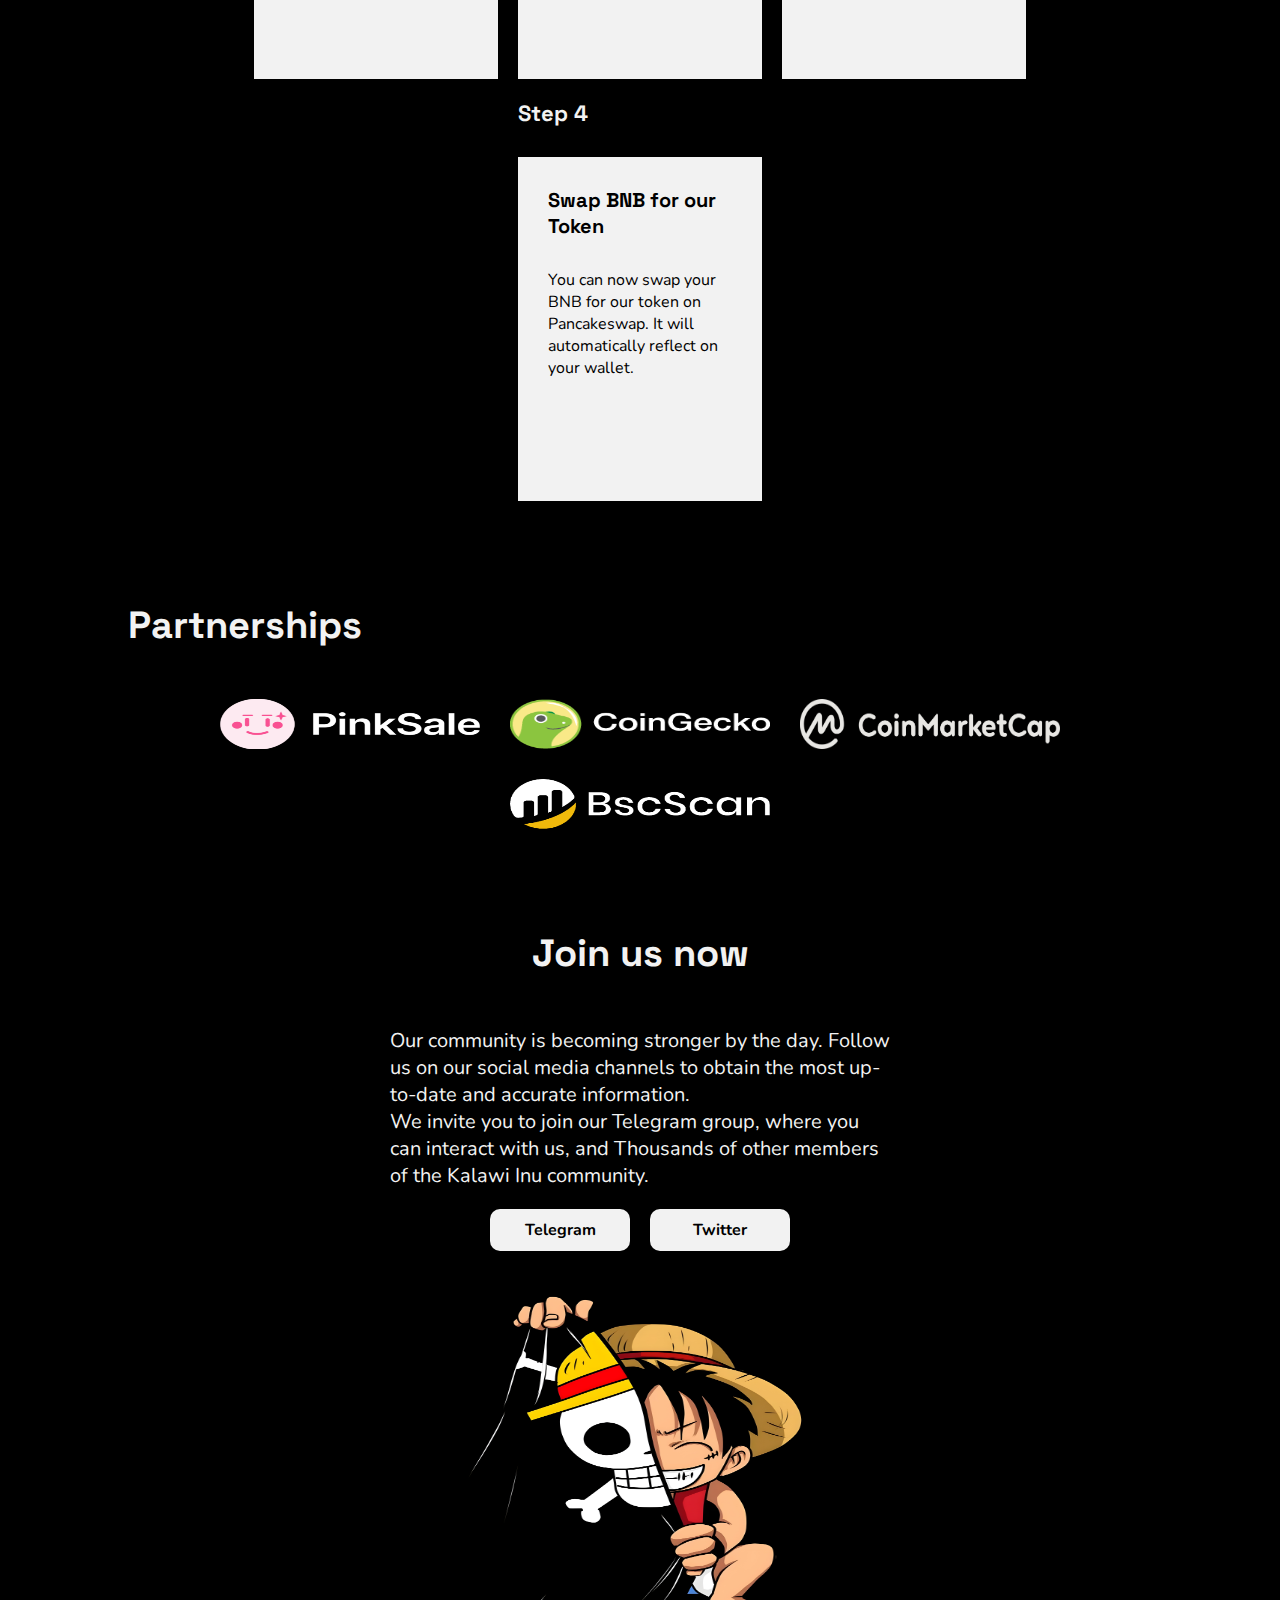
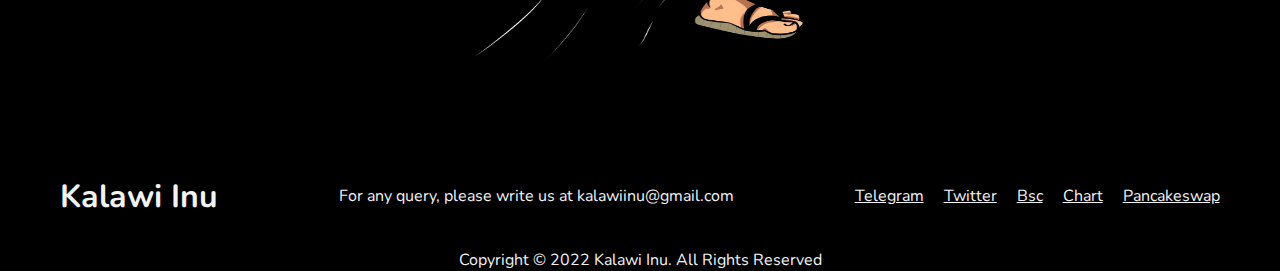
==== commit 6c57de88: "darkmode-on" ====
--- a/Kalawi-Inu/index.html
+++ b/Kalawi-Inu/index.html
@@ -41,7 +41,7 @@
             </div>
             <div class="wlcome-adress">
                 <h5>Official Contract Address - </h5>
-                <p><a href="#">0xeeC34AbB9dF137dA01822f86E829fCAB7f076AC5</a></p>
+                <p><a href="#">0xD7EDce122CE4915eB2b34D75C620c0D22e14b2cD</a></p>
             </div>
         </div>
         <div class="welcome-img hide-on-mobile" >
@@ -85,7 +85,7 @@
             <div class="token-info-box">
                 <img src="./imgs/info-1.webp" alt="info-1">
                 <h3>Total Supply</h3>
-                <p>1,000,000,000,000,000<br> Tokens (1 Quad)</p>
+                <p>1,000,000,000,000 Tokens</p>
             </div>
             <div class="token-info-box">
                 <img src="./imgs/info-2.webp" alt="info-2">
@@ -94,15 +94,27 @@
             </div>
             <div class="token-info-box">
                 <img src="./imgs/info-3.webp" alt="info-3">
-                <h3>Buy Tax of 9%</h3>
+                <h3>Buy Tax of 3%</h3>
                 <p>
-                    5% Marketing
-                    <br>
-                    <br>
-                    2% Buyback and Burn
-                    <br>
-                    <br>
-                    2% Liquidity</p>
+                    1% Marketing
+                    <br>
+                    <br>
+                    1% Buyback and Burn
+                    <br>
+                    <br>
+                    1% Liquidity</p>
+            </div>
+            <div class="token-info-box">
+                <img src="./imgs/info-3.webp" alt="info-3">
+                <h3>Sell Tax of 5%</h3>
+                <p>
+                    3% Marketing
+                    <br>
+                    <br>
+                    1% Buyback and Burn
+                    <br>
+                    <br>
+                    1% Liquidity</p>
             </div>
         </div>
     </section>
@@ -127,7 +139,7 @@
 
             <div class="anti">
                 <img src="./imgs/svg/Anti-whale.svg" alt="Anti-snipe">
-                <h5>Anti snipe</h5>
+                <h5>Anti Whale</h5>
             </div>
             <div class="anti">
                 <img src="./imgs/svg/Group.svg" alt="Anti-snipe">
@@ -197,9 +209,8 @@
 
     <!-- How to buy style start -->  
     <section id="how-to-buy">
+        <h2>How to buy?</h2>
         <div class="steps">
-            <h2>How to buy?</h2>
-            <div class="steps-2">
                 <div class="step">
                     <h5>Step 1</h5>
                     <div class="step-box">
@@ -217,12 +228,10 @@
                         like Binance, Coinbase, etc. After purchase
                         transfer your BNB to your wallet.</p>
                     </div>
-                </div>
-            </div>
-            
-            <div class="steps-2">
+            </div>
+        
                 <div class="step">
-                    <h5>Step 1</h5>
+                    <h5>Step 3</h5>
                     <div class="step-box">
                         <h3>Connect wallet to Pancake Swap</h3>
                         <p>Go to <a>Pancake Swap</a> and click on 'connect wallet'.
@@ -238,15 +247,10 @@
                         our token on Pancakeswap. It will
                         automatically reflect on your wallet.</p>
                     </div>
-                </div>
-            </div>
-
-        </div>
-
-        <iframe class="hide-on-mobile" width="400" height="750"
-        src="https://flooz.trade/trade" frameborder="0"
-        allow="accelerometer; autoplay; clipboard-write; encrypted-media; gyroscope; picture-in-picture"
-        allowfullscreen></iframe>
+            </div>
+
+        </div>
+
     </section>
     <!-- How to buy style end -->
 
@@ -254,10 +258,10 @@
     <section id="partners">
         <h2>Partnerships</h2>
         <div class="all-partners">
-            <img id="partner-1" src="./imgs/partners/partner-1.webp" alt="partner-1">
-            <img src="./imgs/partners/partner-2.webp" alt="partner-2">
-            <img src="./imgs/partners/partner-3.webp" alt="partner-3">
-            <img src="./imgs/partners/partner-4.webp" alt="partner-4">
+            <img id="partner-1" src="./imgs/partners/pinksale-partner.png" alt="partner-1">
+            <img src="./imgs/partners/coingecko-partner.png" alt="partner-2">
+            <img src="./imgs/partners/coinmarket-partner.png" alt="partner-3">
+            <img src="./imgs/partners/bsc-partner.png" alt="partner-4">
         </div>
     </section>
     <!-- partners style end -->
--- a/Kalawi-Inu/main.css
+++ b/Kalawi-Inu/main.css
@@ -15,6 +15,8 @@
   font-family: 'Lato', sans-serif;
   font-family: 'Nunito', sans-serif;
   overflow-x: hidden;
+  color: #f2f2f2;
+  background-color: #000;
 }
 
 a {
@@ -32,7 +34,7 @@
 }
 
 a {
-  color: #000;
+  color: #f2f2f2;
 }
 
 h2 {
@@ -69,11 +71,11 @@
       -ms-flex-pack: justify;
           justify-content: space-between;
   padding: 0 12rem;
-  background-color: #f2f2f2;
-  opacity: 90%;
+  background-color: #000;
   height: 100px;
   width: 100%;
   position: fixed;
+  top: 0;
   -webkit-box-shadow: 0 0 5px rgba(0, 0, 0, 0.7);
           box-shadow: 0 0 5px rgba(0, 0, 0, 0.7);
 }
@@ -103,6 +105,7 @@
   font-size: 3.2rem;
   font-weight: bold;
   margin-left: 2rem;
+  color: #f2f2f2;
 }
 
 nav ul {
@@ -123,12 +126,12 @@
 }
 
 nav ul a {
-  color: #000;
+  color: #f2f2f2;
 }
 
 #home {
   min-height: 80rem;
-  background-color: #F1BA60;
+  background-color: #000;
   padding-top: 115px;
   display: -webkit-box;
   display: -ms-flexbox;
@@ -150,7 +153,7 @@
 }
 
 #home .welcome-text span {
-  color: #D81E29;
+  color: #f2f2f2;
 }
 
 #home .welcome-text h5 {
@@ -184,7 +187,8 @@
   color: #f2f2f2;
   font-weight: bold;
   padding: 1rem 2rem;
-  background-color: #000;
+  background-color: #f2f2f2;
+  color: #000;
 }
 
 #home .welcome-text .welcome-badges {
@@ -246,7 +250,7 @@
 }
 
 #about {
-  background-color: #D81E29;
+  background-color: #000;
   display: -webkit-box;
   display: -ms-flexbox;
   display: flex;
@@ -321,7 +325,7 @@
 
 #tokenomics {
   min-height: 600px;
-  background-color: #F1BA60;
+  background-color: #000;
   display: -webkit-box;
   display: -ms-flexbox;
   display: flex;
@@ -386,7 +390,7 @@
 #features {
   padding: 0 10%;
   min-height: 80rem;
-  background-color: #D81E29;
+  background-color: #000;
   display: -webkit-box;
   display: -ms-flexbox;
   display: flex;
@@ -478,7 +482,7 @@
 #roadmap {
   padding: 0 10%;
   min-height: 75rem;
-  background-color: #F1BA60;
+  background-color: #000;
 }
 
 #roadmap h2 {
@@ -515,6 +519,7 @@
   position: absolute;
   top: 10px;
   left: 25%;
+  color: #000;
 }
 
 #roadmap .border {
@@ -544,70 +549,63 @@
 #how-to-buy {
   padding: 0 10%;
   min-height: 75rem;
-  background-color: #D81E29;
-  display: -webkit-box;
-  display: -ms-flexbox;
-  display: flex;
-  -webkit-box-pack: center;
-      -ms-flex-pack: center;
-          justify-content: center;
-  -webkit-box-align: center;
-      -ms-flex-align: center;
-          align-items: center;
-}
-
-#how-to-buy iframe {
-  -webkit-box-flex: 1;
-      -ms-flex: 1;
-          flex: 1;
-  margin-top: 20rem;
-}
-
-#how-to-buy .steps {
-  -webkit-box-flex: 2;
-      -ms-flex: 2;
-          flex: 2;
-  margin-bottom: 5rem;
-}
-
-#how-to-buy .steps h2 {
+  background-color: #000;
+  display: -webkit-box;
+  display: -ms-flexbox;
+  display: flex;
+  -webkit-box-align: center;
+      -ms-flex-align: center;
+          align-items: center;
+  -webkit-box-pack: center;
+      -ms-flex-pack: center;
+          justify-content: center;
+  -webkit-box-orient: vertical;
+  -webkit-box-direction: normal;
+      -ms-flex-direction: column;
+          flex-direction: column;
+}
+
+#how-to-buy h2 {
   font-family: 'Space Grotesk';
   padding: 5rem 0;
 }
 
-#how-to-buy .steps .steps-2 {
-  display: -webkit-box;
-  display: -ms-flexbox;
-  display: flex;
-  -webkit-box-align: center;
-      -ms-flex-align: center;
-          align-items: center;
-  -webkit-box-pack: center;
-      -ms-flex-pack: center;
-          justify-content: center;
-  -webkit-box-orient: horizontal;
-  -webkit-box-direction: normal;
-      -ms-flex-direction: row;
-          flex-direction: row;
-  gap: 5rem;
-  margin-top: 3rem;
-}
-
-#how-to-buy .steps .steps-2 .step h5 {
+#how-to-buy .steps {
+  display: -webkit-box;
+  display: -ms-flexbox;
+  display: flex;
+  -webkit-box-align: center;
+      -ms-flex-align: center;
+          align-items: center;
+  -webkit-box-pack: center;
+      -ms-flex-pack: center;
+          justify-content: center;
+  -webkit-box-orient: horizontal;
+  -webkit-box-direction: normal;
+      -ms-flex-direction: row;
+          flex-direction: row;
+  gap: 2rem;
+  margin-bottom: 5rem;
+  -ms-flex-wrap: wrap;
+      flex-wrap: wrap;
+}
+
+#how-to-buy .steps .step h5 {
   font-family: 'Space Grotesk';
   font-size: 2.2rem;
   font-weight: bold;
 }
 
-#how-to-buy .steps .steps-2 .step h3 {
+#how-to-buy .steps .step h3 {
   font-family: 'Space Grotesk';
   font-size: 2rem;
   margin-bottom: 3rem;
 }
 
-#how-to-buy .steps .steps-2 .step .step-box {
+#how-to-buy .steps .step .step-box {
+  color: #000;
   margin-top: 3rem;
-  background-color: #F1BA60;
+  background-color: #f2f2f2;
   height: 34.4rem;
   width: 24.4rem;
   padding: 3rem;
@@ -615,7 +613,7 @@
 
 #partners {
   min-height: 30rem;
-  background-color: #F1BA60;
+  background-color: #000;
   padding: 0 10%;
 }
 
@@ -645,14 +643,9 @@
   width: 26rem;
 }
 
-#partners .all-partners #partner-1 {
-  -o-object-fit: cover;
-  object-fit: cover;
-}
-
 #join-us {
   min-height: 80rem;
-  background-color: #FEF8EF;
+  background-color: #000;
   padding: 0 10%;
   display: -webkit-box;
   display: -ms-flexbox;
@@ -709,7 +702,8 @@
   color: #f2f2f2;
   font-weight: bold;
   padding: 1rem 2rem;
-  background-color: #000;
+  background-color: #f2f2f2;
+  color: #000;
 }
 
 footer {
@@ -723,7 +717,7 @@
   -ms-flex-pack: distribute;
       justify-content: space-around;
   min-height: 15rem;
-  background-color: #D81E29;
+  background-color: #000;
 }
 
 footer h1 {
@@ -764,6 +758,7 @@
       -ms-flex-pack: center;
           justify-content: center;
   background-color: #000;
+  color: #f2f2f2;
   color: #f2f2f2;
 }
 
@@ -904,6 +899,9 @@
             align-items: center;
     margin-bottom: 2rem;
   }
+  footer ul li a {
+    color: #f2f2f2;
+  }
   footer .copyright {
     padding: 2rem;
   }
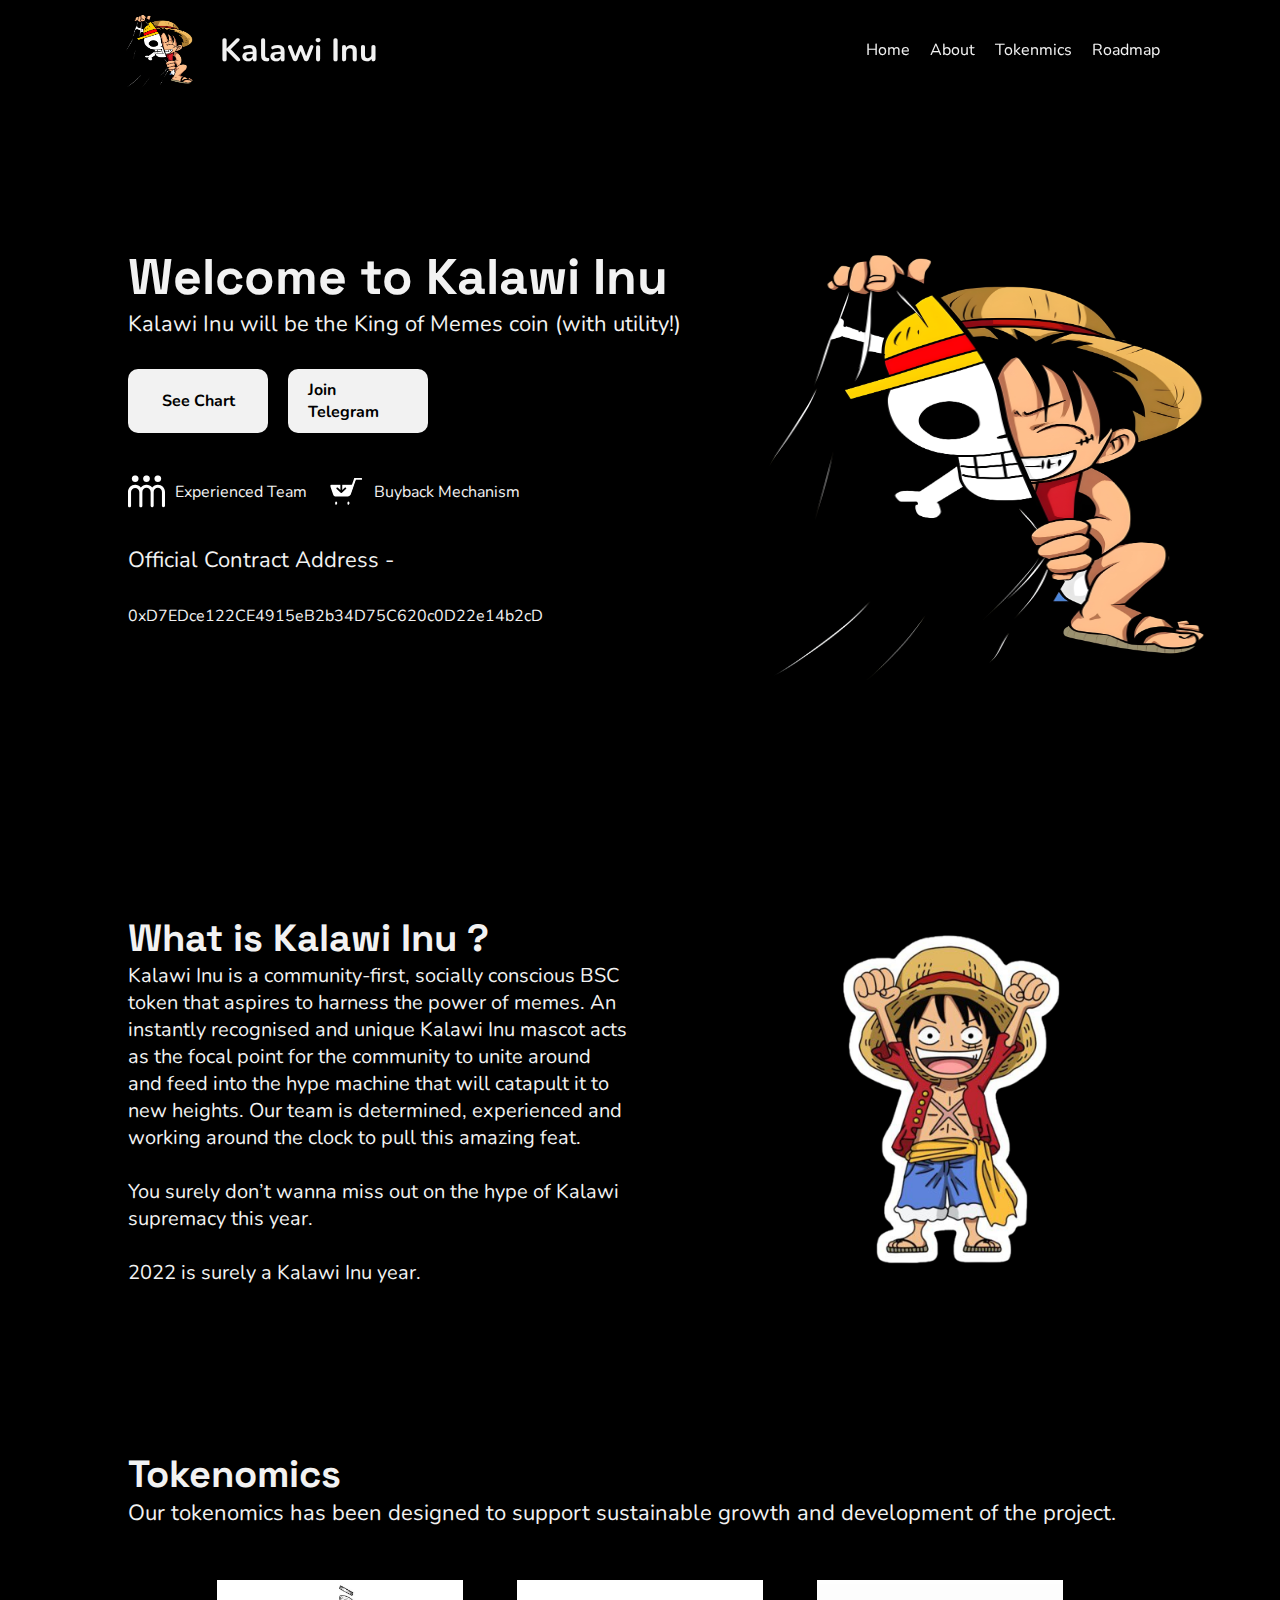
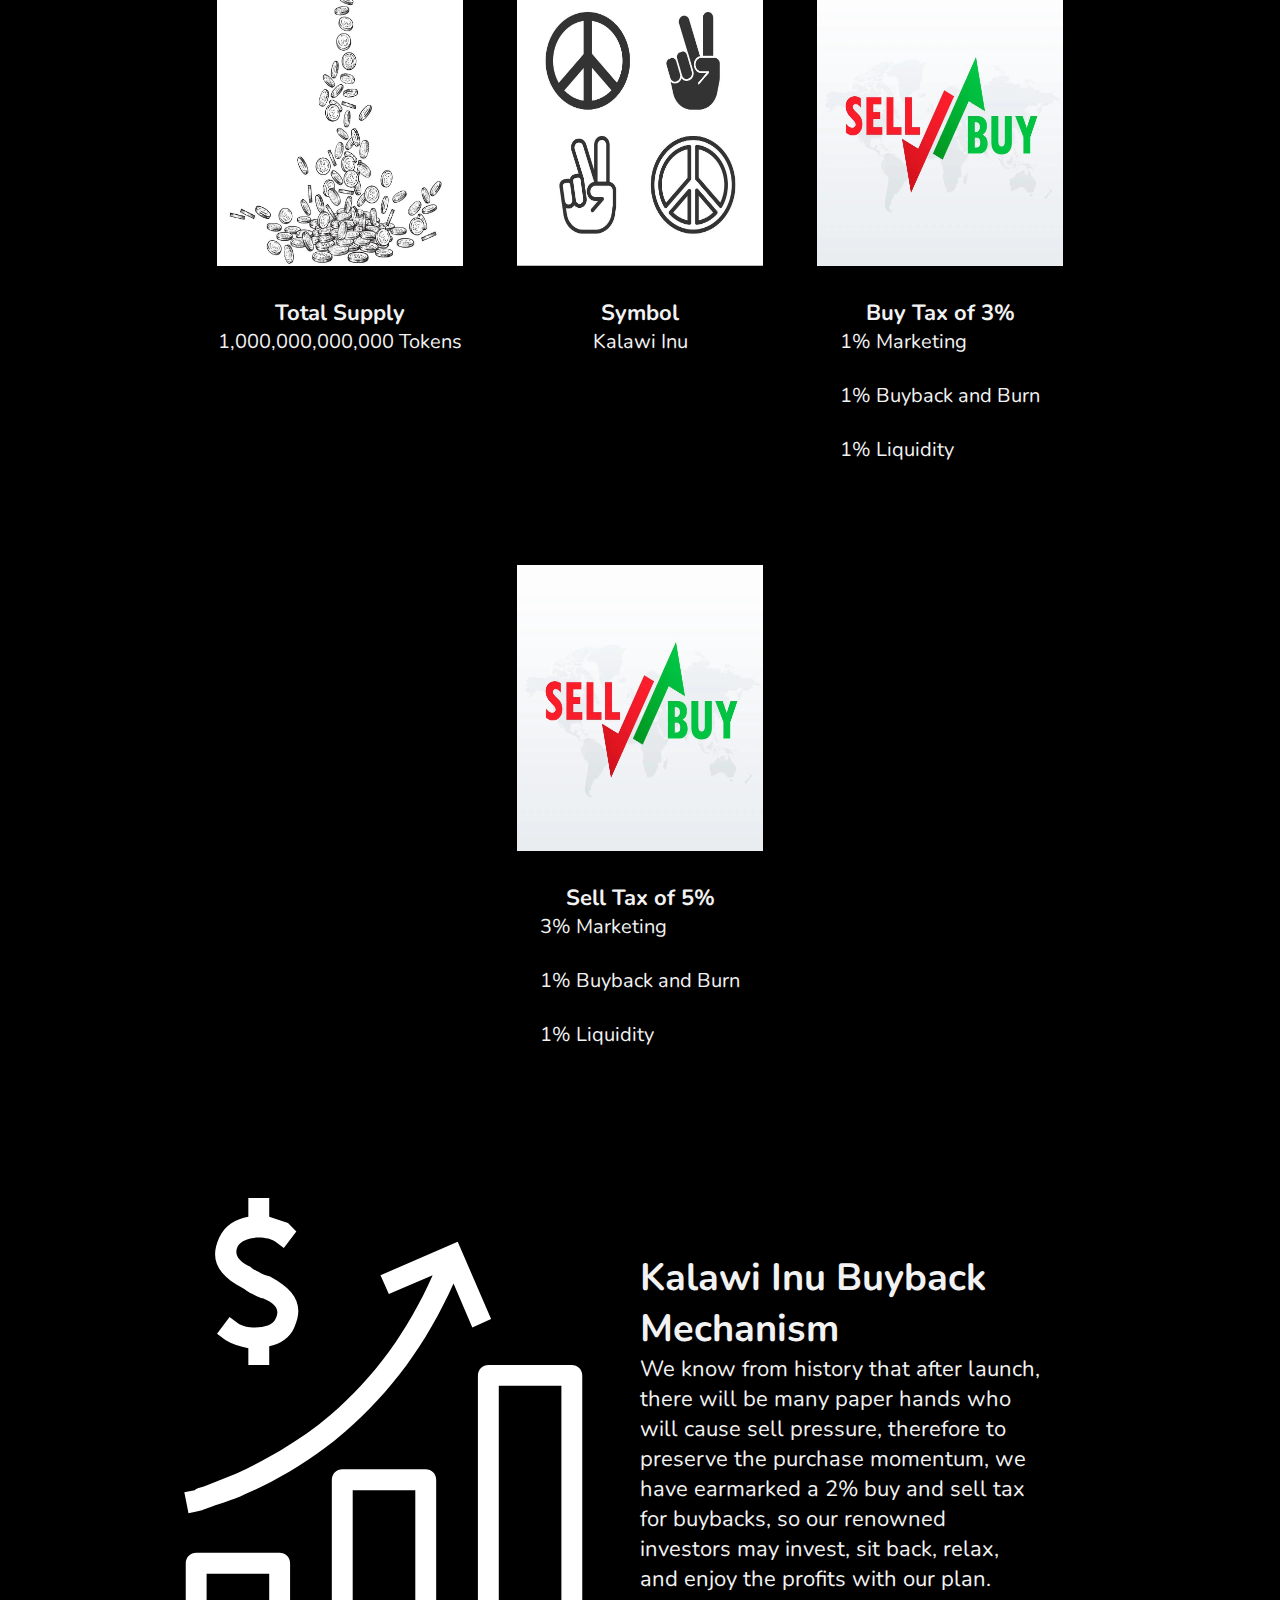
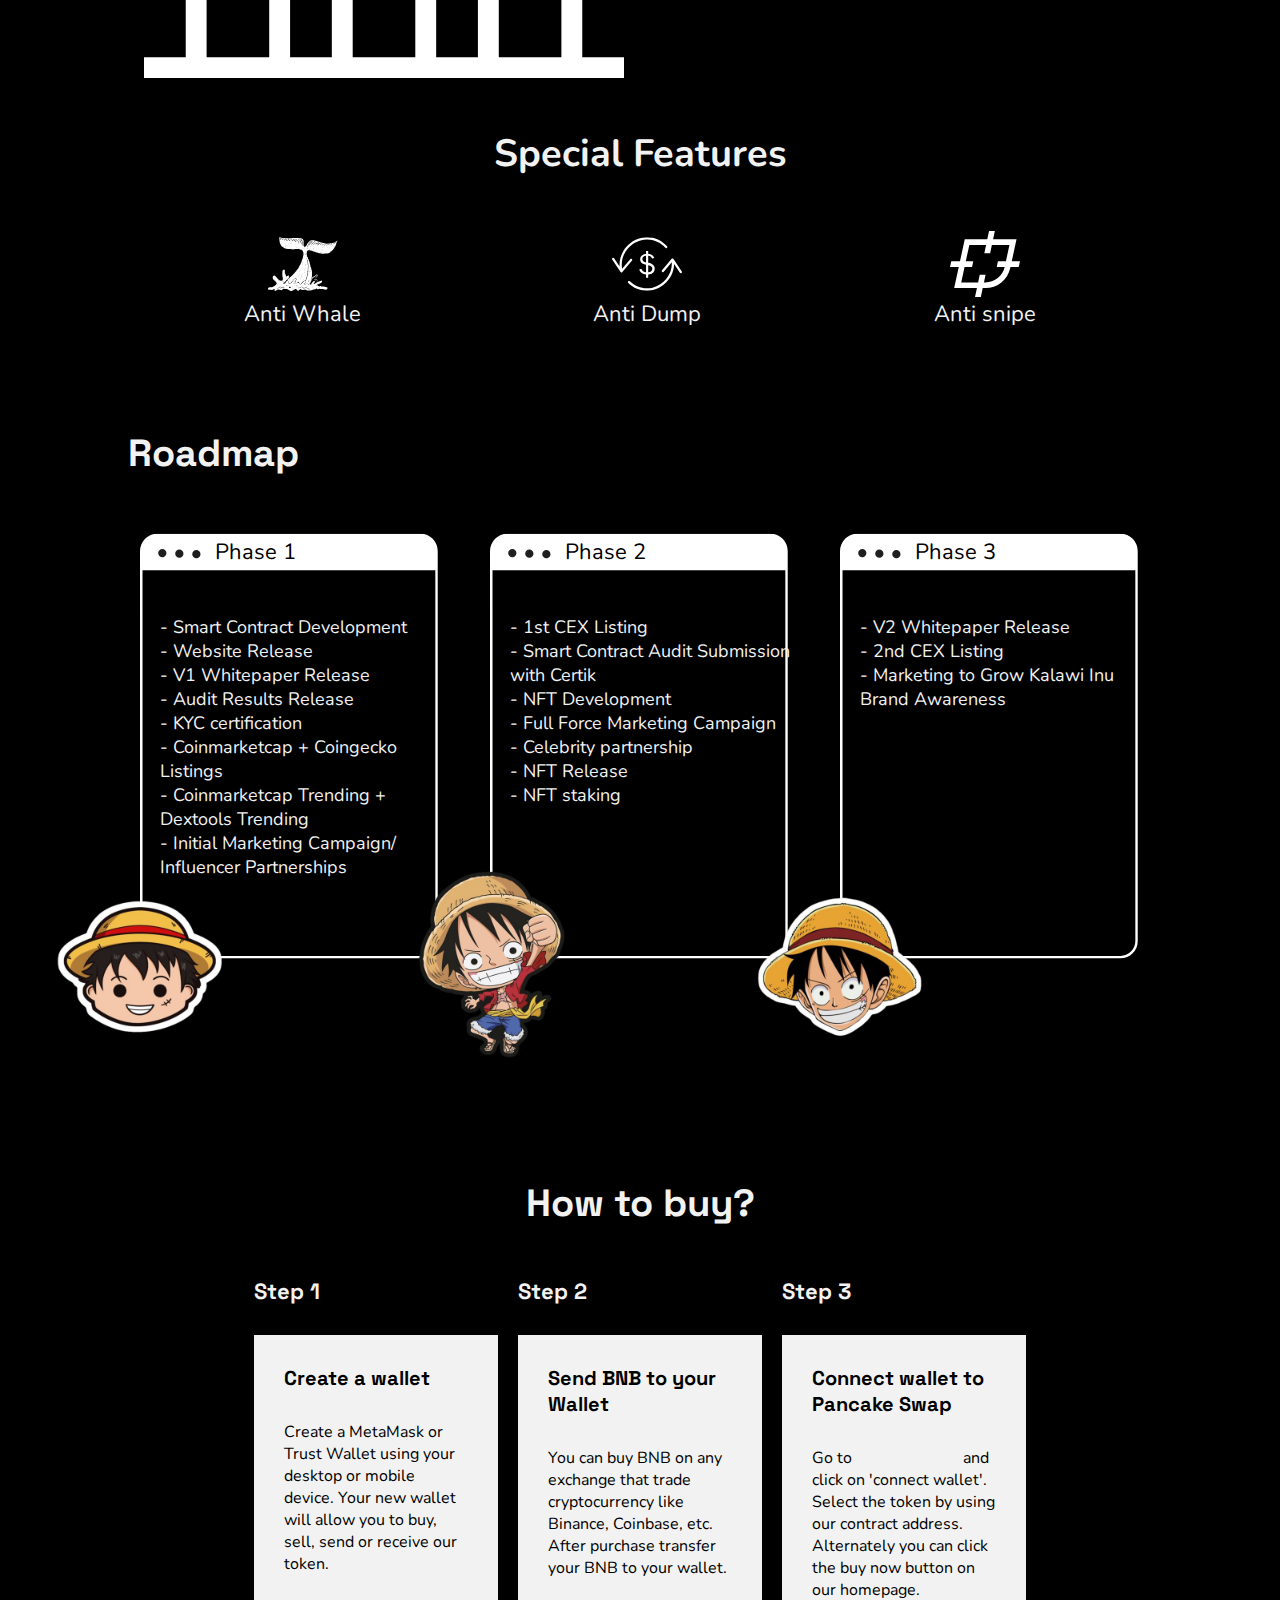
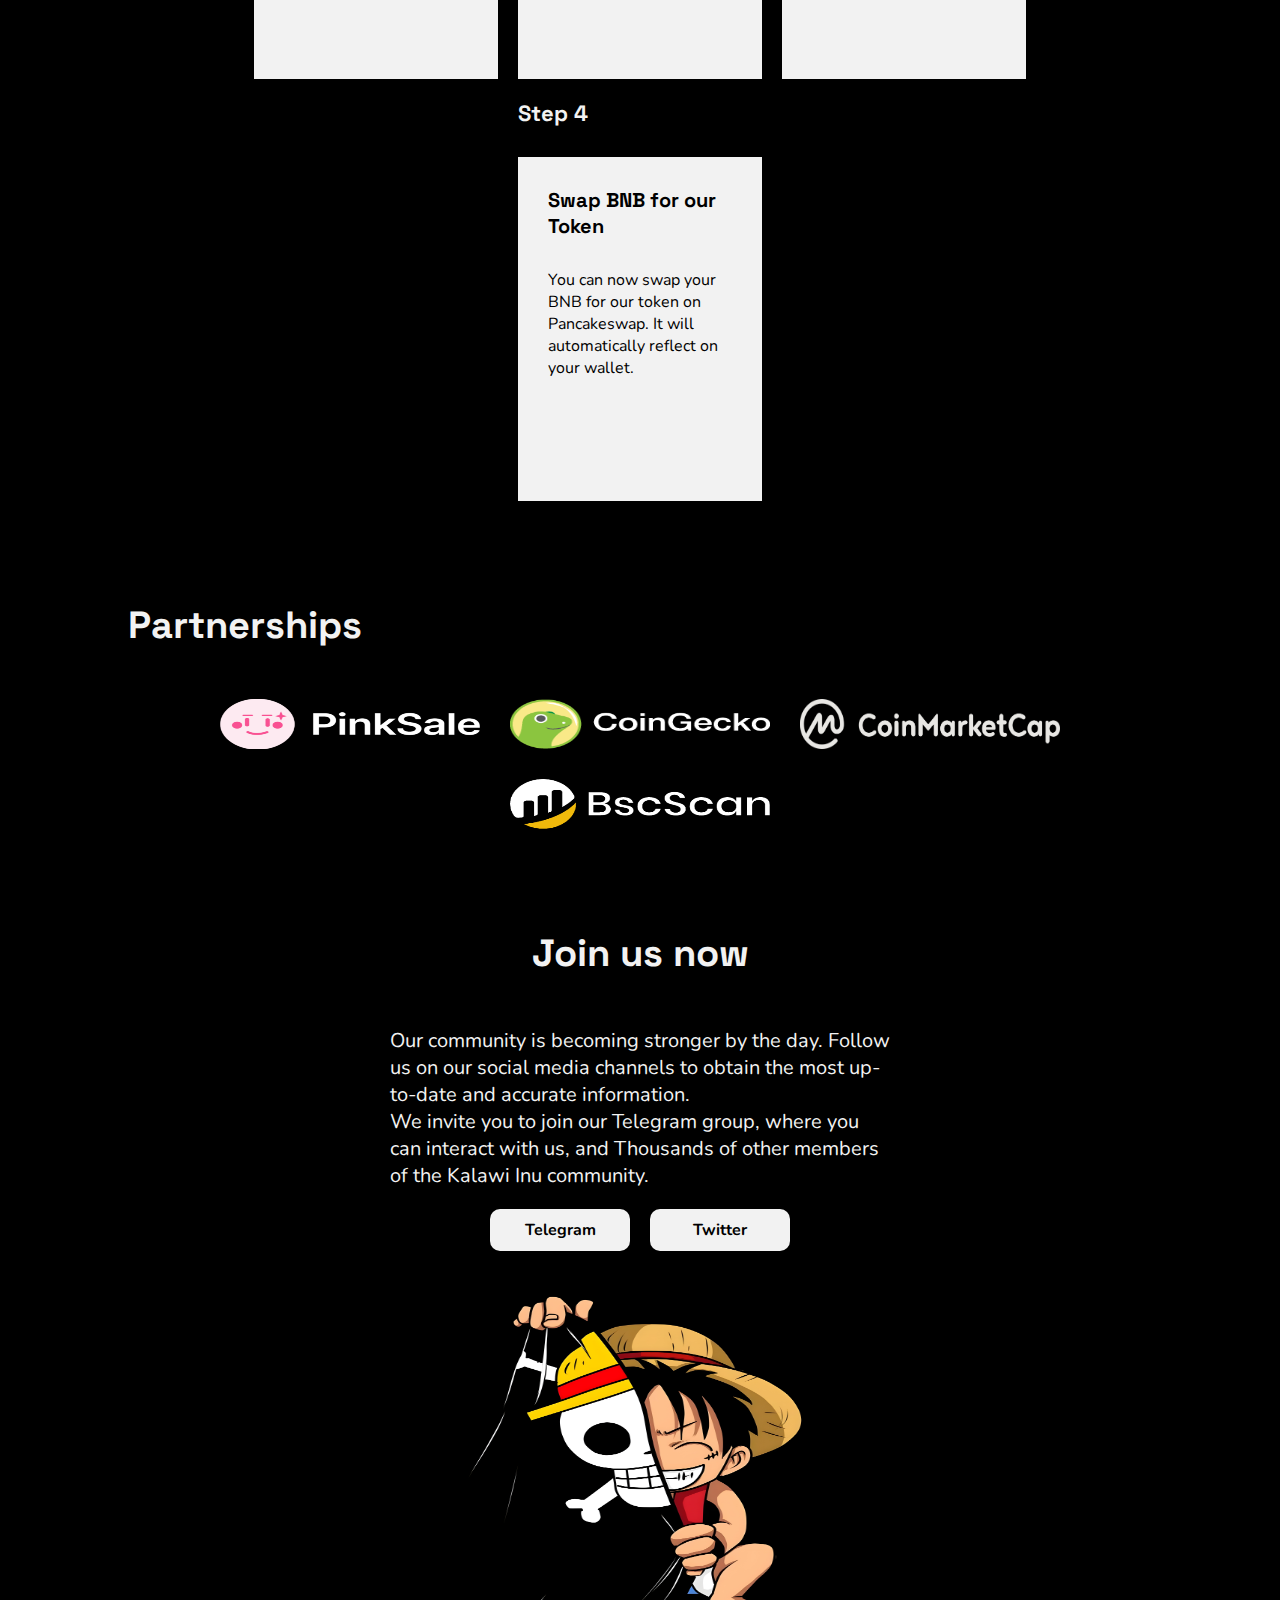
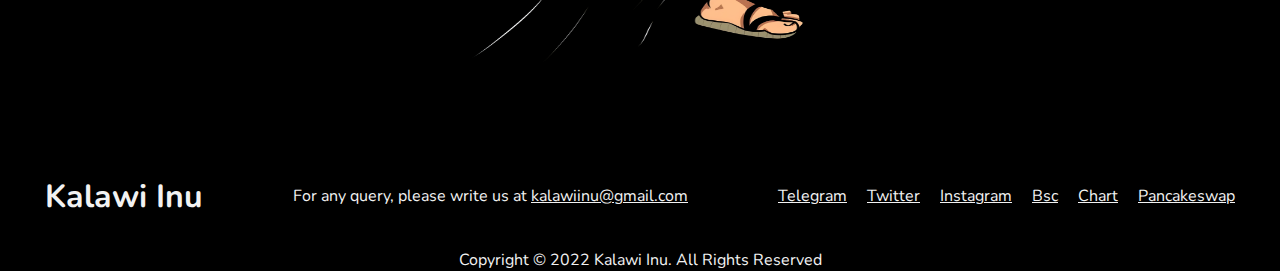
==== commit 1df77b8a: "done?" ====
--- a/Kalawi-Inu/index.html
+++ b/Kalawi-Inu/index.html
@@ -30,10 +30,10 @@
         <div class="welcome-text">
             <h1>Welcome to <span>Kalawi Inu</span></h1>
             <h5>Kalawi Inu will be the King of Memes coin (with utility!)</h5>
-
+            
             <div class="welcome-links">
-                <a href="#">See Chart</a>
-                <a href="#">Join Telegram</a>
+                <a target="_blank" href="https://poocoin.app/tokens/0xd7edce122ce4915eb2b34d75c620c0d22e14b2cd">See Chart</a>
+                <a target="_blank" href="https://t.me/kalawiinu">Join Telegram</a>
             </div>
             <div class="welcome-badges">
                 <p><img src="./imgs/svg/badge-1.svg" alt="badge-1">Experienced Team</p>
@@ -41,7 +41,7 @@
             </div>
             <div class="wlcome-adress">
                 <h5>Official Contract Address - </h5>
-                <p><a href="#">0xD7EDce122CE4915eB2b34D75C620c0D22e14b2cD</a></p>
+                <p><a target="_blank" href="https://bscscan.com/address/0xd7edce122ce4915eb2b34d75c620c0d22e14b2cd">0xD7EDce122CE4915eB2b34D75C620c0D22e14b2cD</a></p>
             </div>
         </div>
         <div class="welcome-img hide-on-mobile" >
@@ -83,17 +83,17 @@
         <h5>Our tokenomics has been designed to support sustainable growth and development of the project.</h5>
         <div class="token-info">
             <div class="token-info-box">
-                <img src="./imgs/info-1.webp" alt="info-1">
+                <img src="./imgs/info-1.jpg" alt="info-1">
                 <h3>Total Supply</h3>
                 <p>1,000,000,000,000 Tokens</p>
             </div>
             <div class="token-info-box">
-                <img src="./imgs/info-2.webp" alt="info-2">
+                <img src="./imgs/info-2.jpg" alt="info-2">
                 <h3>Symbol</h3>
                 <p>Kalawi Inu</p>
             </div>
             <div class="token-info-box">
-                <img src="./imgs/info-3.webp" alt="info-3">
+                <img src="./imgs/info-3.jpg" alt="info-3">
                 <h3>Buy Tax of 3%</h3>
                 <p>
                     1% Marketing
@@ -105,7 +105,7 @@
                     1% Liquidity</p>
             </div>
             <div class="token-info-box">
-                <img src="./imgs/info-3.webp" alt="info-3">
+                <img src="./imgs/info-3.jpg" alt="info-3">
                 <h3>Sell Tax of 5%</h3>
                 <p>
                     3% Marketing
@@ -278,8 +278,8 @@
         of other members of the Kalawi Inu community.
         </p>
         <div class="welcome-links">
-            <a href="#">Telegram</a>
-            <a href="#">Twitter</a>
+            <a target="_blank" href="https://t.me/kalawiinu">Telegram</a>
+            <a target="_blank" href="https://twitter.com/KALAWIINU?t=xcrUq_KfVmXMgBNKI-9_oA&s=09">Twitter</a>
         </div>
         <img src="./imgs/logo.jpg" alt="logo">
     </section>
@@ -288,13 +288,14 @@
     <!-- footer style end --> 
     <footer>
         <h1><a href="#home">Kalawi Inu</a></h1>
-        <p>For any query, please write us at kalawiinu@gmail.com</p>
+        <p>For any query, please write us at <a id="mailto"href="mailto:kalawiinu@gmail.com">kalawiinu@gmail.com</a></p>
         <ul>
-            <li><a href="#">Telegram</a></li>
-            <li><a href="#">Twitter</a></li>
-            <li><a href="#">Bsc</a></li>
-            <li><a href="#">Chart</a></li>
-            <li><a href="#">Pancakeswap</a></li>
+            <li><a target="_blank" href="https://t.me/kalawiinu">Telegram</a></li>
+            <li><a target="_blank" href="https://twitter.com/KALAWIINU?t=xcrUq_KfVmXMgBNKI-9_oA&s=09">Twitter</a></li>
+            <li><a target="_blank" href="https://www.instagram.com/kalawiinu/">Instagram</a></li>
+            <li><a target="_blank" href="https://bscscan.com/address/0xd7edce122ce4915eb2b34d75c620c0d22e14b2cd">Bsc</a></li>
+            <li><a target="_blank" href="https://poocoin.app/tokens/0xd7edce122ce4915eb2b34d75c620c0d22e14b2cd">Chart</a></li>
+            <li><a target="_blank" href="https://pancakeswap.finance/swap?outputCurrency=0xd7edce122ce4915eb2b34d75c620c0d22e14b2cd">Pancakeswap</a></li>
         </ul>
         <div class="copyright">
             <p>Copyright © 2022 Kalawi Inu. All Rights Reserved</p>
--- a/Kalawi-Inu/main.css
+++ b/Kalawi-Inu/main.css
@@ -718,6 +718,10 @@
       justify-content: space-around;
   min-height: 15rem;
   background-color: #000;
+}
+
+footer #mailto {
+  text-decoration: underline;
 }
 
 footer h1 {
